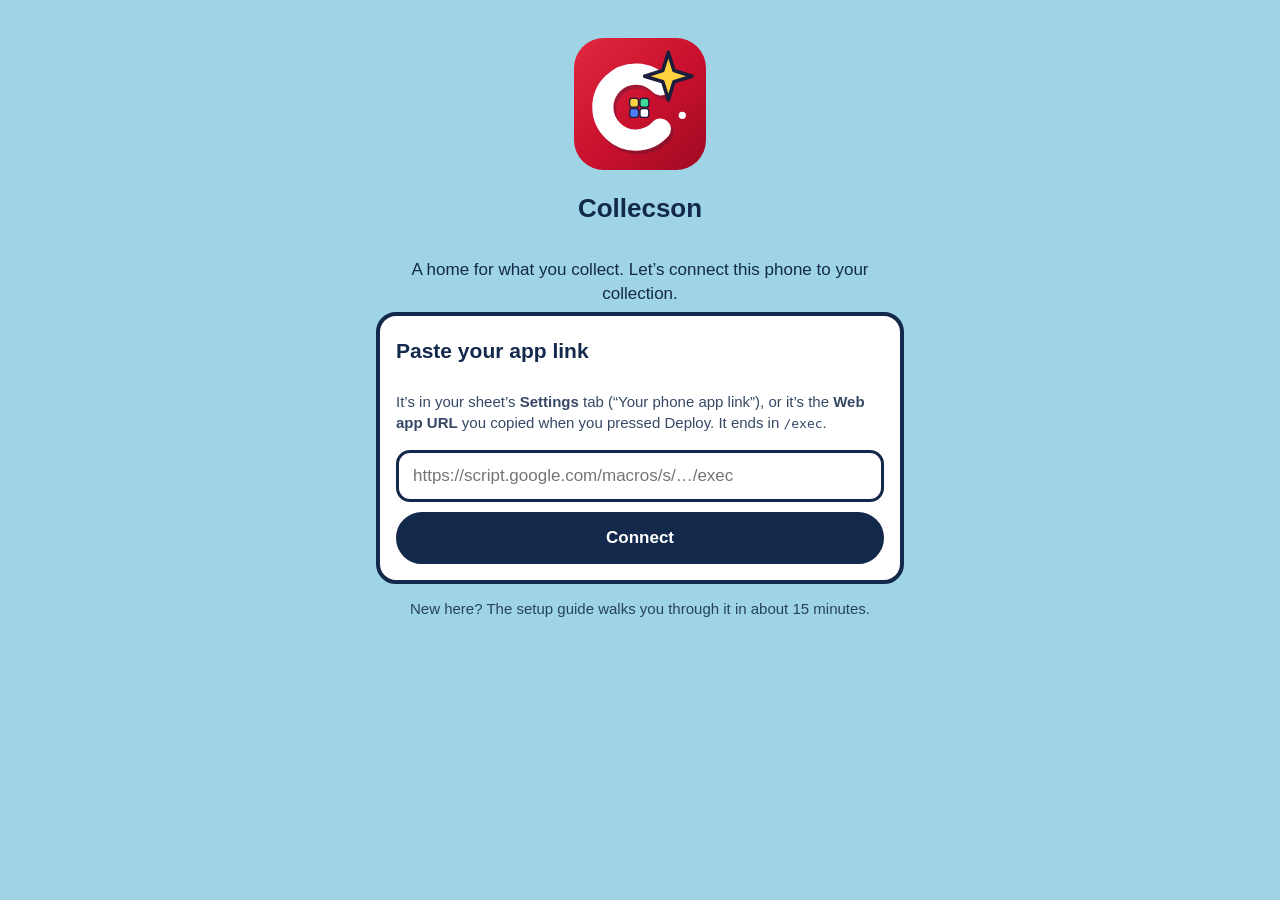
==== app/index.html @ af594dea "New Collecson design + logo 6" ====
<!DOCTYPE html>
<html lang="en-GB">
<head>
  <meta charset="utf-8">
  <meta name="viewport" content="width=device-width, initial-scale=1, viewport-fit=cover">
  <meta name="robots" content="noindex, nofollow">
  <meta name="theme-color" content="#FFC971">
  <meta name="mobile-web-app-capable" content="yes">
  <meta name="apple-mobile-web-app-capable" content="yes">
  <meta name="apple-mobile-web-app-title" content="Collecson">
  <meta name="referrer" content="no-referrer">
  <title>Collecson</title>
  <link rel="manifest" href="manifest.json">
  <link rel="icon" type="image/png" sizes="192x192" href="icons/icon-192.png">
  <link rel="apple-touch-icon" href="icons/apple-touch-icon.png">
<style>
  :root {
    --sky: #9FD3E6; --skyL: #E6F4F8; --yel: #FFD36E; --pink: #F4A0B5; --pinkL: #FCE1E8;
    --ink: #13294B; --green: #7BD389; --amber: #FFB347; --red: #E4572E; --white: #FFFFFF;
    --r: 20px; --tap: 52px;
  }
  * { box-sizing: border-box; -webkit-tap-highlight-color: transparent; }
  html, body { margin: 0; padding: 0; }
  body {
    font-family: -apple-system, BlinkMacSystemFont, "Segoe UI", Roboto, "Helvetica Neue", Arial, sans-serif;
    color: var(--ink); background: var(--sky); font-size: 17px; line-height: 1.4;
    min-height: 100vh; padding-bottom: calc(84px + env(safe-area-inset-bottom));
  }
  #sky { position: fixed; inset: 0; z-index: -1; background: var(--sky); overflow: hidden; }
  #sky svg { width: 100%; height: 100%; }
  header#topbar {
    position: sticky; top: 0; z-index: 20; display: flex; align-items: center; justify-content: space-between;
    gap: 8px; padding: calc(8px + env(safe-area-inset-top)) 12px 8px; background: var(--yel); border-bottom: 4px solid var(--ink);
  }
  .brand { display: flex; align-items: center; gap: 8px; background: none; border: 0; padding: 0; color: var(--ink); text-align: left; min-height: var(--tap); cursor: pointer; }
  .logo { width: 46px; height: 46px; display: block; flex: 0 0 auto; }
  .logo svg { width: 100%; height: 100%; }
  .brandText { display: flex; flex-direction: column; font-weight: 900; font-size: 19px; line-height: 1.1; }
  .brandText small { font-weight: 700; font-size: 13px; opacity: .8; }
  .stuck { min-height: 44px; border-radius: 999px; border: 3px solid var(--ink); background: var(--white); color: var(--ink); font-weight: 800; font-size: 15px; padding: 6px 12px; }
  main { max-width: 760px; margin: 0 auto; padding: 14px 12px 20px; outline: none; }
  h1 { font-size: 26px; margin: 6px 0 12px; font-weight: 900; }
  h2 { font-size: 21px; margin: 4px 0 10px; font-weight: 900; }
  h3 { font-size: 18px; margin: 4px 0 6px; font-weight: 900; }
  p { margin: 6px 0; }
  .card { background: var(--white); border: 4px solid var(--ink); border-radius: var(--r); padding: 16px; margin: 0 0 14px; }
  .card.yel { background: var(--yel); } .card.skyL { background: var(--skyL); } .card.pinkL { background: var(--pinkL); } .card.pink { background: var(--pink); }
  .tiles { display: grid; grid-template-columns: repeat(auto-fit, minmax(min(100%, 230px), 1fr)); gap: 14px; }
  .tile { display: flex; flex-direction: column; gap: 8px; margin: 0; }
  .tile .head { font-size: 18px; font-weight: 900; }
  .big { font-size: 40px; font-weight: 900; line-height: 1; }
  .hint { font-size: 15px; opacity: .85; }
  .btn {
    display: inline-flex; align-items: center; justify-content: center; gap: 8px; min-height: var(--tap);
    padding: 10px 18px; border-radius: 999px; border: 3px solid var(--ink); background: var(--white); color: var(--ink);
    font-weight: 900; font-size: 17px; text-decoration: none; cursor: pointer; text-align: center;
  }
  .btn.main { background: var(--ink); color: var(--white); }
  .btn.yel { background: var(--yel); } .btn.green { background: var(--green); } .btn.pink { background: var(--pink); }
  .btn.full { width: 100%; }
  .btn.small { min-height: 44px; font-size: 15px; padding: 6px 14px; }
  .btn:disabled { opacity: .5; }
  .row { display: flex; flex-wrap: wrap; gap: 10px; align-items: center; }
  .stack { display: flex; flex-direction: column; gap: 10px; }
  input[type=text], input[type=search], input[type=number], input[type=password], select, textarea {
    width: 100%; min-height: var(--tap); font-size: 17px; padding: 10px 14px; border: 3px solid var(--ink);
    border-radius: 14px; background: var(--white); color: var(--ink); font-family: inherit;
  }
  textarea { min-height: 96px; }
  label.field { display: block; font-weight: 800; margin: 10px 0 4px; }
  .search { position: relative; margin: 0 0 14px; }
  .filters { display: grid; grid-template-columns: 1fr 1fr; gap: 0 10px; margin: 0 0 12px; background: var(--white); border: 3px solid var(--ink); border-radius: 16px; padding: 4px 12px 12px; }
  .filters[hidden] { display: none; }
  .filters label.field { margin: 8px 0 2px; font-size: 14px; }
  .filters select { font-size: 15px; padding: 6px 8px; width: 100%; }
  select.inline { width: auto; flex: 1 1 140px; min-height: 44px; font-size: 15px; padding: 6px 10px; }
  .grid { display: grid; grid-template-columns: repeat(auto-fill, minmax(min(46%, 160px), 1fr)); gap: 10px; }
  .gcard { background: var(--white); border: 3px solid var(--ink); border-radius: 16px; overflow: hidden; padding: 0; text-align: left; color: var(--ink); cursor: pointer; display: flex; flex-direction: column; font-family: inherit; }
  .thumb { width: 100%; aspect-ratio: 1 / 1; background: var(--skyL); display: flex; align-items: center; justify-content: center; font-size: 30px; overflow: hidden; }
  .thumb img { width: 100%; height: 100%; object-fit: cover; display: block; }
  /* v6: share, price check, history, badges */
  .sharePrev { display: block; width: 100%; max-width: 360px; margin: 0 auto 8px; border-radius: 14px; border: 3px solid var(--ink); }
  .row.wrap { flex-wrap: wrap; } .row.wrap .btn { flex: 1 1 45%; text-align: center; }
  .timeline { position: relative; }
  .tlMonth h2 { position: sticky; top: 0; background: var(--sky); padding: 6px 0; z-index: 2; margin: 14px 0 6px; }
  .tlRow { position: relative; } .tlRow .grow, .li .grow { text-align: left; } .tlMeta { color: #2d4a73; }
  .tlDot { width: 12px; height: 12px; border-radius: 50%; background: var(--yel); border: 3px solid var(--ink); flex: 0 0 12px; }
  .kbig.kwide { grid-column: 1 / -1; } .kbig.pinkL { background: var(--pinkL); }
  .badgeWall { display: grid; grid-template-columns: repeat(2, 1fr); gap: 10px; }
  .badge { background: #eef1f4; border: 3px dashed #9aa7b8; border-radius: 18px; padding: 12px 8px; text-align: center; display: flex; flex-direction: column; align-items: center; gap: 2px; color: #55657a; }
  .badge .bIc { font-size: 40px; filter: grayscale(1); opacity: .55; }
  .badge b { font-size: 16px; line-height: 1.15; } .badge small { font-size: 12px; line-height: 1.2; } .badge em { font-style: normal; font-weight: 900; font-size: 13px; }
  .badge.got { background: var(--yel); border: 3px solid var(--ink); color: var(--ink); box-shadow: 0 4px 0 var(--ink); }
  .badge.got .bIc { filter: none; opacity: 1; animation: bPop .5s ease-out; }
  .bBar { width: 80%; height: 8px; background: #d5dbe3; border-radius: 4px; overflow: hidden; margin-top: 4px; } .bBar i { display: block; height: 100%; background: var(--green); }
  .badgeBig { font-size: 84px; text-align: center; animation: bPop .6s ease-out; }
  @keyframes bPop { 0% { transform: scale(.3) rotate(-20deg); } 70% { transform: scale(1.15) rotate(6deg); } 100% { transform: scale(1); } }
  .confetti { position: fixed; inset: 0; width: 100vw; height: 100vh; pointer-events: none; z-index: 9999; }
  /* v5: photo loading + tap to retry */
  .thWait { width: 34%; max-width: 40px; aspect-ratio: 1 / 1; border-radius: 50%; border: 4px solid rgba(0,0,0,.08); border-top-color: var(--sky, #4aa3df); animation: thSpin 0.9s linear infinite; }
  .li .thWait { width: 22px; border-width: 3px; }
  @keyframes thSpin { to { transform: rotate(360deg); } }
  .thRetry { display: flex; flex-direction: column; align-items: center; justify-content: center; width: 100%; height: 100%; font-size: 28px; font-weight: 900; color: #555; background: repeating-linear-gradient(45deg, rgba(0,0,0,.03) 0 8px, transparent 8px 16px); cursor: pointer; }
  .thRetry small { font-size: 12px; font-weight: 800; margin-top: 2px; }
  .li .thRetry { font-size: 18px; } .li .thRetry small { display: none; }
  .thNone { display: flex; flex-direction: column; align-items: center; justify-content: center; width: 100%; height: 100%; color: #6b7c87; background: repeating-linear-gradient(-45deg, rgba(255,255,255,.35) 0 10px, transparent 10px 20px); }
  .thNone small { font-size: 12px; font-weight: 800; margin-top: 4px; letter-spacing: .2px; }
  .li .thNone small { display: none; }
  .ktile .thNone small { font-size: 14px; }
  .gname { padding: 8px 10px 10px; font-weight: 800; font-size: 14px; line-height: 1.25; }
  .gmeta { display: block; font-weight: 600; font-size: 12px; opacity: .75; margin-top: 2px; }
  .pill { display: inline-block; padding: 2px 10px; border-radius: 999px; border: 2px solid var(--ink); background: var(--white); font-size: 13px; font-weight: 800; }
  .pill.green { background: var(--green); } .pill.amber { background: var(--amber); } .pill.red { background: var(--red); color: var(--white); } .pill.yel { background: var(--yel); }
  .bar { height: 20px; background: var(--white); border: 3px solid var(--ink); border-radius: 999px; overflow: hidden; }
  .bar > div { height: 100%; background: var(--green); }
  .facts { display: grid; grid-template-columns: auto 1fr; gap: 6px 12px; font-size: 16px; }
  .facts dt { font-weight: 800; } .facts dd { margin: 0; word-break: break-word; }
  .hero { width: 100%; border-radius: 16px; border: 3px solid var(--ink); background: var(--skyL); aspect-ratio: 4 / 3; display: flex; align-items: center; justify-content: center; overflow: hidden; }
  .hero img { width: 100%; height: 100%; object-fit: contain; background: var(--white); }
  .strip { display: flex; gap: 8px; overflow-x: auto; padding: 8px 0; }
  .strip a { flex: 0 0 72px; height: 72px; border: 2px solid var(--ink); border-radius: 10px; overflow: hidden; display: flex; align-items: center; justify-content: center; background: var(--skyL); text-decoration: none; }
  .strip img { width: 100%; height: 100%; object-fit: cover; }
  .nudge { background: var(--pinkL); border: 3px dashed var(--ink); border-radius: 16px; padding: 12px; margin: 10px 0; font-weight: 700; }
  .warn { background: #FFF3C4; border: 3px solid var(--ink); border-radius: 16px; padding: 12px; margin: 10px 0; }
  .list { display: flex; flex-direction: column; gap: 10px; }
  .li { display: flex; align-items: center; gap: 10px; background: var(--white); border: 3px solid var(--ink); border-radius: 16px; padding: 10px 12px; }
  .li .grow { flex: 1 1 auto; min-width: 0; font-weight: 800; }
  .li .grow small { display: block; font-weight: 600; opacity: .75; }
  .steps { display: flex; gap: 6px; margin: 0 0 12px; }
  .steps span { flex: 1; height: 10px; border-radius: 999px; background: var(--white); border: 2px solid var(--ink); }
  .steps span.on { background: var(--ink); }
  .choice { display: grid; grid-template-columns: repeat(auto-fill, minmax(140px, 1fr)); gap: 8px; }
  .choice .btn.sel { background: var(--yel); box-shadow: inset 0 0 0 3px var(--ink); }
  .shots { display: grid; grid-template-columns: repeat(auto-fill, minmax(90px, 1fr)); gap: 8px; margin: 10px 0; }
  .shot { position: relative; border: 3px solid var(--ink); border-radius: 12px; overflow: hidden; aspect-ratio: 1/1; background: var(--skyL); display: flex; align-items: center; justify-content: center; font-size: 13px; font-weight: 800; text-align: center; }
  .shot img { width: 100%; height: 100%; object-fit: cover; }
  .shot b { position: absolute; left: 0; right: 0; bottom: 0; background: rgba(255,255,255,.9); font-size: 12px; padding: 2px; }
  .guide { text-align: center; }
  .guide .mascot { width: 140px; margin: 0 auto 6px; }
  .dots { display: flex; justify-content: center; gap: 8px; margin: 12px 0; }
  .dots span { width: 12px; height: 12px; border-radius: 50%; border: 2px solid var(--ink); background: var(--white); }
  .dots span.on { background: var(--ink); }
  table.tbl { width: 100%; border-collapse: collapse; font-size: 15px; }
  table.tbl th, table.tbl td { text-align: left; padding: 8px 6px; border-bottom: 2px solid var(--skyL); vertical-align: top; }
  table.tbl td.num, table.tbl th.num { text-align: right; white-space: nowrap; }
  nav#tabbar {
    position: fixed; left: 0; right: 0; bottom: 0; z-index: 20; display: flex; justify-content: space-around;
    background: var(--white); border-top: 4px solid var(--ink); padding: 6px 4px calc(6px + env(safe-area-inset-bottom));
  }
  nav#tabbar button { flex: 1; min-height: 58px; background: none; border: 0; color: var(--ink); font-weight: 800; font-size: 12px; display: flex; flex-direction: column; align-items: center; justify-content: center; gap: 2px; border-radius: 14px; font-family: inherit; }
  nav#tabbar button .ic { font-size: 24px; line-height: 1; }
  nav#tabbar button[aria-current=page] { background: var(--yel); }
  .sheet { position: fixed; inset: 0; z-index: 50; background: rgba(19,41,75,.55); display: flex; align-items: flex-end; justify-content: center; }
  .sheet[hidden] { display: none; }
  .sheetCard { width: 100%; max-width: 620px; max-height: 88vh; overflow-y: auto; background: var(--white); border: 4px solid var(--ink); border-bottom: 0; border-radius: 24px 24px 0 0; padding: 18px 16px calc(18px + env(safe-area-inset-bottom)); }
  .toast { position: fixed; left: 12px; right: 12px; bottom: calc(92px + env(safe-area-inset-bottom)); z-index: 60; max-width: 620px; margin: 0 auto; background: var(--ink); color: var(--white); border-radius: 16px; padding: 14px 16px; font-weight: 700; text-align: center; }
  .toast.good { background: #1E6B3A; } .toast.oops { background: #8A3A12; }
  .busy { position: fixed; inset: 0; z-index: 70; background: rgba(255,255,255,.7); display: flex; flex-direction: column; align-items: center; justify-content: center; gap: 12px; font-weight: 800; }
  .busy[hidden], .toast[hidden] { display: none; }
  .spinner { width: 54px; height: 54px; border: 7px solid var(--skyL); border-top-color: var(--ink); border-radius: 50%; animation: spin 0.9s linear infinite; }
  @keyframes spin { to { transform: rotate(360deg); } }
  .foot { text-align: center; font-size: 13px; opacity: .85; margin: 18px 0 0; }
  .muted { opacity: .7; }
  .center { text-align: center; }
  @media (min-width: 700px) { .grid { grid-template-columns: repeat(auto-fill, minmax(170px, 1fr)); } }
  /* v2 */
  .gcard { position: relative; }
  .gcard .badge { position: absolute; top: 6px; right: 6px; background: var(--yel); border: 2px solid var(--ink); border-radius: 999px; font-size: 14px; padding: 1px 6px; }
  .li .thumb { width: 56px; height: 56px; flex: 0 0 56px; border-radius: 10px; font-size: 20px; }
  .linkish { background: none; border: 0; padding: 0; color: var(--ink); font: inherit; font-weight: 800; text-decoration: underline; cursor: pointer; }
  .menu { display: grid; grid-template-columns: 1fr 1fr; gap: 12px; }
  .mtile { display: flex; flex-direction: column; align-items: flex-start; gap: 4px; text-align: left; background: var(--white); border: 4px solid var(--ink); border-radius: 20px; padding: 14px; color: var(--ink); font-family: inherit; cursor: pointer; min-height: 120px; }
  .mtile:nth-child(4n+1) { background: var(--yel); } .mtile:nth-child(4n+2) { background: var(--skyL); } .mtile:nth-child(4n+3) { background: var(--pinkL); }
  .mtile .mic { font-size: 30px; line-height: 1; } .mtile b { font-size: 17px; font-weight: 900; } .mtile small { font-size: 13px; opacity: .8; font-weight: 600; }
  .chips { display: flex; flex-wrap: wrap; gap: 8px; }
  .chip { display: inline-flex; align-items: center; gap: 4px; min-height: 40px; padding: 4px 12px; border-radius: 999px; border: 3px solid var(--ink); background: var(--white); color: var(--ink); font-weight: 800; font-size: 14px; font-family: inherit; cursor: pointer; }
  .chip.on { background: var(--green); }
  span.chip { cursor: default; min-height: 32px; }
  .hero { position: relative; cursor: zoom-in; }
  .hero .zoom { position: absolute; bottom: 8px; right: 8px; background: rgba(255,255,255,.9); border: 2px solid var(--ink); border-radius: 999px; padding: 2px 10px; font-size: 13px; font-weight: 800; }
  .gallery .hint { grid-column: 1 / -1; }
  .gallery { display: grid; grid-template-columns: repeat(auto-fill, minmax(84px, 1fr)); gap: 8px; margin-bottom: 14px; }
  .gthumb { position: relative; aspect-ratio: 1 / 1; padding: 0; border: 3px solid var(--ink); border-radius: 12px; overflow: hidden; background: var(--skyL); cursor: pointer; display: flex; align-items: center; justify-content: center; font-size: 26px; }
  .gthumb img { width: 100%; height: 100%; object-fit: cover; display: block; }
  .gthumb.main { border-color: var(--yel); box-shadow: 0 0 0 3px var(--ink); }
  .gthumb b { position: absolute; left: 4px; bottom: 4px; background: var(--yel); border: 2px solid var(--ink); border-radius: 999px; font-size: 11px; padding: 0 6px; }
  .gthumb i { position: absolute; right: 4px; top: 4px; font-style: normal; font-size: 14px; background: var(--white); border-radius: 999px; padding: 0 5px; }
  .lightbox { position: fixed; inset: 0; z-index: 80; background: rgba(19,41,75,.92); display: flex; align-items: center; justify-content: center; padding: 12px; }
  .lightbox[hidden] { display: none; }
  .lbInner { width: 100%; max-width: 760px; display: flex; flex-direction: column; gap: 10px; }
  .lbImg { background: var(--white); border-radius: 16px; overflow: hidden; display: flex; align-items: center; justify-content: center; max-height: 70vh; min-height: 200px; }
  .lbImg img { max-width: 100%; max-height: 70vh; object-fit: contain; display: block; }
  .lbName { color: var(--white); font-weight: 700; font-size: 14px; text-align: center; word-break: break-word; }
  .lbBtns { justify-content: center; }
  #tour { position: fixed; inset: 0; z-index: 90; }
  #tour[hidden] { display: none; }
  #tour.dim { background: rgba(19,41,75,.6); }
  .tHole { position: fixed; border-radius: 16px; box-shadow: 0 0 0 9999px rgba(19,41,75,.6); border: 4px solid var(--yel); pointer-events: none; transition: all .25s; }
  .tBubble { position: fixed; left: 12px; right: 12px; max-width: 520px; margin: 0 auto; background: var(--white); border: 4px solid var(--ink); border-radius: 20px; padding: 16px; box-shadow: 0 8px 0 var(--ink); }
  .tBubble.center { top: 50%; transform: translateY(-50%); } .tBubble.top { top: calc(80px + env(safe-area-inset-top)); } .tBubble.bottom { bottom: calc(110px + env(safe-area-inset-bottom)); }
  .tStep { font-size: 13px; font-weight: 800; opacity: .7; }
  .hbars { display: flex; flex-direction: column; gap: 6px; margin-bottom: 8px; }
  .hb { display: grid; grid-template-columns: minmax(90px, 38%) 1fr auto; gap: 8px; align-items: center; font-size: 14px; }
  .hbL { font-weight: 800; overflow: hidden; text-overflow: ellipsis; white-space: nowrap; }
  .hbT { height: 16px; background: var(--skyL); border: 2px solid var(--ink); border-radius: 999px; overflow: hidden; }
  .hbF { display: block; height: 100%; background: var(--yel); }
  .hbV { font-weight: 900; min-width: 2.5em; text-align: right; }
  .vbars { display: flex; align-items: flex-end; gap: 6px; height: 180px; padding-top: 10px; overflow-x: auto; }
  .vb { flex: 1 0 34px; display: flex; flex-direction: column; align-items: center; height: 100%; gap: 3px; font-size: 11px; font-weight: 800; }
  .vbT { flex: 1; width: 70%; display: flex; align-items: flex-end; background: var(--skyL); border-radius: 8px 8px 0 0; }
  .vbF { width: 100%; background: var(--pink); border: 2px solid var(--ink); border-radius: 8px 8px 0 0; display: block; }
  .vbL { white-space: nowrap; }
  .rings { display: grid; grid-template-columns: 1fr 1fr; gap: 12px; }
  .ring { display: flex; flex-direction: column; align-items: center; text-align: center; gap: 4px; }
  .ring svg { width: 110px; height: 110px; background: var(--skyL); border-radius: 50%; }
  .faq summary { font-weight: 900; font-size: 18px; cursor: pointer; list-style: none; }
  .faq summary::-webkit-details-marker { display: none; }
  .faq summary::after { content: ' \25BE'; }
  .faq ul { margin: 8px 0 0; padding-left: 20px; } .faq li { margin: 4px 0; }
  .mascot.small { width: 90px; margin: 0 auto; }

  .pinCard { max-width: 360px; margin-left: auto; margin-right: auto; }
  .pinDots { display: flex; justify-content: center; gap: 14px; margin: 16px 0 8px; }
  .pinDot { width: 18px; height: 18px; border-radius: 50%; border: 3px solid var(--ink); background: transparent; display: inline-block; }
  .pinDot.on { background: var(--ink); }
  .pinDot.bad { border-color: var(--red); background: var(--red); }
  .pinDot.bad.on { background: var(--red); }
  .pinErr { color: var(--red); font-weight: 800; min-height: 1.4em; }
  .pinPad { display: grid; grid-template-columns: repeat(3, 1fr); gap: 10px; margin: 12px 0 16px; }
  .pinKey { min-height: 64px; border-radius: 18px; border: 3px solid var(--ink); background: var(--white); color: var(--ink);
    font-weight: 900; font-size: 26px; cursor: pointer; }
  .pinKey:disabled { opacity: .5; }
  .pinKey.spacer { visibility: hidden; pointer-events: none; border: 0; background: none; }
  .pinCard.bad .pinDots { animation: pinShake 0.35s ease-in-out; }
  @keyframes pinShake { 0%, 100% { transform: translateX(0); } 25% { transform: translateX(-8px); } 75% { transform: translateX(8px); } }

  /* ---- v4: Do I own it?, value, deals, offline bar, scanner, Kid mode ---- */
  .ownCard { background: var(--white); }
  .ownLabel { display: block; font-size: 22px; font-weight: 900; margin-bottom: 8px; }
  .ownRow { display: flex; gap: 8px; align-items: stretch; }
  .ownInput { flex: 1; min-width: 0; font-size: 22px !important; min-height: 60px; padding: 10px 14px; border: 4px solid var(--ink); border-radius: 16px; font-weight: 700; width: 100%; box-sizing: border-box; font-family: inherit; color: var(--ink); background: var(--white); }
  .scanBtn { min-width: 76px; display: flex; flex-direction: column; align-items: center; justify-content: center; font-size: 26px; line-height: 1; padding: 6px 10px; }
  .scanBtn small { font-size: 13px; font-weight: 800; margin-top: 3px; }
  .own { margin-top: 12px; border: 4px solid var(--ink); border-radius: 16px; padding: 12px; }
  .own.yes { background: #C9F2D2; } .own.maybe { background: #FFF3C4; } .own.no { background: #FFD6CC; }
  .ownHead { font-size: 22px; font-weight: 900; margin-bottom: 6px; }
  .own .list { margin-top: 8px; }
  .ownLi { width: 100%; text-align: left; font-family: inherit; color: inherit; cursor: pointer; font-size: 16px; }
  .valueCard .big { font-size: 38px; }
  .vchg { font-weight: 900; font-size: 18px; } .vchg.up { color: #1E6B3A; } .vchg.down { color: #8A3A12; } .vchg small { font-weight: 700; opacity: .8; }
  .tbBadge { position: absolute; top: 4px; margin-left: 26px; background: var(--red); color: var(--white); border: 2px solid var(--white); border-radius: 999px; font-size: 12px; font-weight: 900; min-width: 20px; height: 20px; line-height: 16px; text-align: center; padding: 0 4px; box-sizing: border-box; }
  nav#tabbar button { position: relative; }
  .dealsCard { background: #FFD6CC; }
  .li.deal { background: #FFF0EB; border-color: var(--red); }
  .li.deal .grow small + small { opacity: 1; font-weight: 800; }
  .netBar { margin: 0 0 12px; padding: 10px 12px; border-radius: 14px; border: 3px solid var(--ink); font-weight: 700; font-size: 15px; display: flex; flex-wrap: wrap; gap: 8px; align-items: center; }
  .netBar.off { background: #FFE2A8; } .netBar.sync { background: var(--skyL); }
  .scanBox { position: fixed; inset: 0; z-index: 55; background: #000; display: flex; flex-direction: column; }
  .scanBox video { position: absolute; inset: 0; width: 100%; height: 100%; object-fit: cover; }
  .scanFrame { position: absolute; left: 8%; right: 8%; top: 34%; height: 24%; border: 4px solid var(--yel); border-radius: 18px; box-shadow: 0 0 0 9999px rgba(0,0,0,.45); overflow: hidden; }
  .scanLine { position: absolute; left: 4%; right: 4%; top: 50%; height: 3px; background: var(--red); box-shadow: 0 0 8px var(--red); animation: scanMove 1.6s ease-in-out infinite alternate; }
  @keyframes scanMove { from { top: 15%; } to { top: 85%; } }
  .scanTop { position: absolute; top: calc(14px + env(safe-area-inset-top)); left: 12px; right: 12px; color: #fff; text-align: center; text-shadow: 0 1px 3px #000; display: flex; flex-direction: column; gap: 4px; }
  .scanTop b { font-size: 22px; } .scanTop small { font-size: 15px; font-weight: 700; }
  .scanBtns { position: absolute; left: 12px; right: 12px; bottom: calc(18px + env(safe-area-inset-bottom)); display: flex; gap: 8px; flex-wrap: wrap; justify-content: center; }
  .scanBtns .btn { flex: 1 1 30%; min-height: 56px; }
  .kidHead { display: flex; align-items: center; gap: 12px; } .kidHead .mascot { width: 72px; margin: 0; } .kidHead h1 { font-size: 30px; margin: 0; }
  .kgrid { display: grid; grid-template-columns: 1fr 1fr; gap: 12px; }
  .kbig { border: 4px solid var(--ink); border-radius: 24px; min-height: 150px; display: flex; flex-direction: column; align-items: center; justify-content: center; gap: 4px; font-family: inherit; color: var(--ink); cursor: pointer; padding: 10px; }
  .kbig span { font-size: 48px; line-height: 1; } .kbig b { font-size: 21px; font-weight: 900; } .kbig small { font-size: 14px; font-weight: 700; }
  .kbig.yel { background: var(--yel); } .kbig.pink { background: var(--pink); } .kbig.skyL { background: var(--skyL); } .kbig.green { background: var(--green); }
  .kstuff { display: grid; grid-template-columns: 1fr 1fr; gap: 12px; }
  .ktile { background: var(--white); border: 4px solid var(--ink); border-radius: 20px; overflow: hidden; padding: 0; display: flex; flex-direction: column; font-family: inherit; color: var(--ink); cursor: pointer; text-align: center; }
  .ktile .thumb { font-size: 44px; } .kname { font-size: 17px; font-weight: 900; padding: 8px 6px 10px; line-height: 1.2; }
  .khero { width: 100%; aspect-ratio: 1/1; max-height: 60vh; background: var(--skyL); border: 4px solid var(--ink); border-radius: 20px; display: flex; align-items: center; justify-content: center; overflow: hidden; font-size: 70px; }
  .khero img { width: 100%; height: 100%; object-fit: contain; background: var(--white); }
  .kidItem h1 { font-size: 26px; margin: 12px 0 6px; }
  .kbtn { min-height: 64px; font-size: 21px; }
  .khunt { display: flex; flex-direction: column; gap: 12px; }
  .khuntCard { background: var(--white); border: 4px solid var(--ink); border-radius: 20px; padding: 14px; display: flex; flex-direction: column; gap: 6px; }
  .khuntCard b { font-size: 20px; } .khuntCard small { font-weight: 700; opacity: .75; }
  [hidden] { display: none !important; }


  /* v7: letter + points / rewards */
  @font-face {
    font-family: "Luckiest Guy";
    src: url("assets/LuckiestGuy-Regular.ttf") format("truetype");
    font-weight: 400; font-style: normal; font-display: swap;
  }
  .letterWrap {
    position: fixed; inset: 0; z-index: 48; background: var(--sky, #8FD9C9);
    display: flex; flex-direction: column; align-items: center; justify-content: center;
    padding: calc(10px + env(safe-area-inset-top, 0px)) 12px calc(26px + env(safe-area-inset-bottom, 0px));
    overflow: auto; -webkit-overflow-scrolling: touch;
    box-sizing: border-box;
    height: 100vh; height: 100dvh;
    width: 100%;
  }
  .letterPage {
    width: 100%; max-width: 520px; margin: auto; background: #FBF6E8;
    border: 4px solid #13294B; box-shadow: 0 10px 0 #13294B, 0 18px 28px rgba(19,41,75,.25);
    color: #13294B; display: flex; flex-direction: column;
    box-sizing: border-box;
    flex: 0 1 auto;
    min-height: 0;
    max-height: 100%;
    overflow: hidden;
  }
  .letterBar {
    flex: 0 0 auto;
    background: var(--yel, #FFC971); color: #1A3A9C; font-family: "Luckiest Guy", "Arial Black", system-ui, sans-serif;
    font-size: 15px; letter-spacing: .08em; text-align: center; padding: 10px 12px 8px;
    border-bottom: 5px solid #1A3A9C; text-transform: uppercase;
  }
  .letterInner {
    padding: 22px 22px 8px; flex: 1 1 auto; min-height: 0;
    overflow-x: hidden; overflow-y: auto; -webkit-overflow-scrolling: touch;
    overscroll-behavior: contain;
  }
  .letterInner h1 {
    font-family: "Luckiest Guy", "Arial Black", system-ui, sans-serif;
    font-size: clamp(28px, 8vw, 40px); color: #1A3A9C; text-align: center;
    line-height: 1.05; margin: 4px 0 18px; font-weight: 400;
  }
  .letterInner p { font-family: Georgia, "Iowan Old Style", "Palatino Linotype", Palatino, serif;
    font-size: 17px; line-height: 1.55; margin: 0 0 14px; }
  .letterSign { text-align: center; margin-top: 8px; }
  .letterSign .love, .letterSign .signFrom {
    font-family: Georgia, "Iowan Old Style", Palatino, serif; margin: 0;
  }
  .letterSign .love { font-size: 18px; }
  .letterSign .signFrom { font-size: 22px; font-weight: 700; margin-top: 2px; }
  .letterMum { font-family: Georgia, Palatino, serif; font-style: italic; text-align: center;
    font-size: 15px; margin: 16px 0 8px; color: #3a4d6b; }
  .letterLogo { display: block; width: 168px; height: auto; margin: 4px auto 8px;
    border: 3px solid #13294B; border-radius: 14px; background: #fff; }
  .letterGo {
    flex: 0 0 auto;
    margin: 8px 22px 22px; width: calc(100% - 44px); min-height: 64px; font-size: 22px;
    background: var(--yel, #FFC971) !important; border-width: 4px; box-shadow: 0 5px 0 #13294B;
  }
  .noteWrap {
    position: fixed; inset: 0; z-index: 49; background: var(--sky, #8FD9C9);
    display: flex; flex-direction: column; align-items: center; justify-content: center;
    padding: calc(16px + env(safe-area-inset-top, 0px)) 18px calc(24px + env(safe-area-inset-bottom, 0px));
    box-sizing: border-box; overflow: auto; -webkit-overflow-scrolling: touch;
    height: 100vh; height: 100dvh; width: 100%;
  }
  .notePage {
    width: 100%; max-width: 360px; margin: auto; background: #FBF6E8;
    border: 4px solid #13294B; box-shadow: 0 10px 0 #13294B, 0 18px 28px rgba(19,41,75,.25);
    color: #13294B; display: flex; flex-direction: column;
    box-sizing: border-box; flex: 0 1 auto; min-height: 0; max-height: 100%; overflow: hidden;
  }
  .noteInner {
    padding: 22px 22px 8px; flex: 1 1 auto; min-height: 0;
    overflow-x: hidden; overflow-y: auto; -webkit-overflow-scrolling: touch;
    overscroll-behavior: contain;
  }
  .letterInner p { padding-right: 36px; }
  .noteInner #noteBody {
    font-family: Georgia, "Iowan Old Style", "Palatino Linotype", Palatino, serif;
    font-size: 22px; line-height: 1.45; text-align: center; margin: 8px 0 12px;
  }
  .noteInner #noteSign { margin-top: 4px; }
  .noteLi {
    display: block; width: 100%; text-align: left; background: #FBF6E8; color: #13294B;
    border: 4px solid #13294B; border-radius: 20px; padding: 14px 16px; margin: 0 0 12px;
    font-family: inherit; cursor: pointer;
    box-shadow: 0 4px 0 #13294B;
  }
  .noteLi p { font-family: Georgia, "Iowan Old Style", Palatino, serif; font-size: 18px; line-height: 1.45; margin: 0 0 6px; }
  .noteLi .noteLiSign { text-align: right; font-weight: 700; font-size: 18px; margin: 8px 0 0; }
  .funWorth {
    display: block; width: 100%; margin: 10px 0 14px; padding: 16px 12px 14px;
    background: #FBF6E8; color: #13294B; border: 4px solid #13294B; border-radius: 24px;
    box-shadow: 0 6px 0 #13294B; font-family: inherit; text-align: center;
    user-select: none; -webkit-user-select: none; cursor: grab; touch-action: pan-y;
    overflow: hidden;
  }
  .funWorth:active { cursor: grabbing; }
  .funWorth .funLabel { font-weight: 900; font-size: 15px; margin: 0 0 8px; letter-spacing: .02em; }
  .funViewport { position: relative; overflow: hidden; min-height: 120px; }
  .funSlide { width: 100%; box-sizing: border-box; transition: transform 280ms ease; }
  .funSlide.funFromRight, .funSlide.funFromLeft, .funSlide.funToLeft, .funSlide.funToRight {
    position: absolute; left: 0; top: 0; width: 100%;
  }
  .funSlide.funFromRight { transform: translateX(100%); }
  .funSlide.funFromLeft { transform: translateX(-100%); }
  .funSlide.funIn { transform: translateX(0); }
  .funSlide.funToLeft { transform: translateX(-100%); }
  .funSlide.funToRight { transform: translateX(100%); }
  .funWorth .funEmojis { font-size: 36px; line-height: 1.15; letter-spacing: 2px; margin: 4px 0 10px; }
  .funWorth .funLine { font-weight: 900; font-size: 22px; line-height: 1.25; margin: 0 0 6px; }
  .funNav { display: flex; align-items: center; justify-content: center; gap: 14px; margin: 8px 0 4px; }
  .funArrow {
    width: 44px; height: 44px; border-radius: 999px; border: 3px solid #13294B;
    background: var(--yel, #FFC971); color: #13294B; font-size: 28px; font-weight: 900; line-height: 1;
    cursor: pointer; font-family: inherit; padding: 0;
  }
  .funCount { font-weight: 900; font-size: 16px; min-width: 5.5em; }
  .funWorth .funHint { font-size: 14px; font-weight: 700; opacity: .75; margin: 0; }

  .kbig.paper { background: #FBF6E8; min-height: 110px; }
  .kbig.paper span { font-size: 36px; }
  .ptsCard .big { font-size: 48px; }
  .ptsBar { height: 16px; background: #fff; border: 3px solid var(--ink); border-radius: 999px; overflow: hidden; margin: 8px 0; }
  .ptsBar > i { display: block; height: 100%; background: var(--green); }
  .rwList { display: flex; flex-direction: column; gap: 10px; }
  .rwItem { background: var(--white); border: 3px solid var(--ink); border-radius: 16px; padding: 12px; display: flex; flex-direction: column; gap: 8px; }
  .rwItem .row { justify-content: space-between; }
  .qThumb { width: 100%; aspect-ratio: 1 / 1; background: var(--skyL); border: 3px solid var(--ink); border-radius: 14px; overflow: hidden; display: flex; align-items: center; justify-content: center; }
  .qThumb img { width: 100%; height: 100%; object-fit: cover; }
  .khero .thNone, .khero .thWait, .khero .thRetry { width: 100%; height: 100%; font-size: 48px; }
  .rwLog { font-size: 15px; }
  .rwLog .li { padding: 8px 10px; }
  .addBc { margin-top: 12px; background: #fff; border: 3px solid var(--ink); border-radius: 16px; padding: 10px 12px; }
  .addBcCode { font-size: 22px; font-weight: 900; letter-spacing: 1px; margin: 4px 0 8px; word-break: break-all; }
  .addBcFound { margin: 8px 0; }
  .addBcFound p { margin: 4px 0; }
  .addBcRef { display: block; width: 140px; height: 140px; object-fit: contain; background: #fff; border: 3px dashed var(--ink); border-radius: 12px; margin: 8px 0 4px; }

  /* ---- v7i: sky + pinned note / letter frame ---- */
  .letterWrap, .noteWrap { background: var(--sky, #8FD9C9); }
  .letterSky {
    position: absolute; inset: 0; z-index: 0; pointer-events: none; overflow: hidden;
  }
  .letterSky svg { width: 100%; height: 100%; display: block; }
  .letterFrame, .noteFrame {
    position: relative; z-index: 1;
    width: 100%; margin: auto;
    display: flex; flex-direction: column;
    flex: 0 1 auto; min-height: 0; max-height: 100%;
    box-sizing: border-box;
  }
  .letterFrame { max-width: 520px; }
  .noteFrame { max-width: 360px; transform: rotate(-1.6deg); }
  .letterWrap.popIn .letterFrame { animation: cardPop .45s cubic-bezier(.2, 1.4, .3, 1) both; }
  .noteWrap.popIn .noteFrame { animation: notePop .5s cubic-bezier(.2, 1.4, .3, 1) both; }
  @keyframes cardPop {
    0% { transform: scale(.84); opacity: 0; }
    60% { transform: scale(1.04); opacity: 1; }
    100% { transform: scale(1); }
  }
  @keyframes notePop {
    0% { transform: rotate(-1.6deg) scale(.78); opacity: 0; }
    58% { transform: rotate(-1.6deg) scale(1.07); opacity: 1; }
    100% { transform: rotate(-1.6deg) scale(1); }
  }
  .letterPage, .notePage { position: relative; width: 100%; }
  .noteTape, .letterPage > .noteTape {
    position: absolute; top: -12px; left: 50%; width: 86px; height: 28px;
    margin-left: -43px; background: rgba(255, 236, 170, .78);
    border: 2px solid rgba(19,41,75,.18); transform: rotate(-3deg);
    box-shadow: 0 2px 0 rgba(19,41,75,.08); z-index: 3; pointer-events: none;
  }
  .notePin {
    position: absolute; top: -10px; left: 22px; width: 16px; height: 16px;
    background: #E4572E; border: 3px solid #13294B; border-radius: 50%;
    box-shadow: 0 3px 0 #13294B; z-index: 4; pointer-events: none;
  }
  .notePin::after {
    content: ""; position: absolute; left: 5px; top: 12px; width: 3px; height: 12px;
    background: #8899aa; border-radius: 1px;
  }
  .noteSprk {
    position: absolute; top: -16px; right: -12px; width: 52px; height: 52px;
    border-radius: 50%; background:
      radial-gradient(circle at center, #FBF6E8 0 9px, transparent 10px),
      #F4A0B5;
    border: 3px solid #13294B; box-shadow: 0 3px 0 #13294B;
    z-index: 4; pointer-events: none; transform: rotate(12deg);
  }
  .noteSprk::before, .noteSprk::after {
    content: ""; position: absolute; border-radius: 2px; pointer-events: none;
  }
  .noteSprk::before {
    width: 8px; height: 3px; background: var(--yel, #FFC971); top: 12px; left: 10px; transform: rotate(-30deg);
    box-shadow: 16px 6px 0 #1A3A9C, 8px 18px 0 #fff, 22px 16px 0 var(--yel, #FFC971), 4px 26px 0 #E4572E;
  }
  .noteSprk::after {
    width: 8px; height: 3px; background: #1A3A9C; top: 22px; right: 10px; transform: rotate(40deg);
    box-shadow: -14px -8px 0 #E4572E, -4px 12px 0 var(--yel, #FFC971), -18px 8px 0 #fff;
  }
  .noteSprk.letterSprk { width: 44px; height: 44px; top: -12px; right: -10px; }
  .noteEmoji {
    font-size: 56px; line-height: 1; text-align: center; margin: 4px 0 8px;
    filter: drop-shadow(0 3px 0 rgba(19,41,75,.15));
  }
  .noteSprinkles {
    position: absolute; inset: 0; z-index: 5; pointer-events: none; overflow: hidden;
  }
  .noteSprinkle {
    position: absolute; width: 8px; height: 3px; border-radius: 2px;
    animation: sprinkleFall .7s ease-out forwards;
  }
  @keyframes sprinkleFall {
    0% { transform: translate(0,0) rotate(0deg); opacity: 1; }
    100% { transform: translate(var(--sx), var(--sy)) rotate(220deg); opacity: 0; }
  }
  @media (prefers-reduced-motion: reduce) {
    .letterWrap.popIn .letterFrame, .noteWrap.popIn .noteFrame { animation: none; }
    .noteFrame { transform: none; }
    .noteSprinkle { animation: none; display: none; }
  }

  /* ---- v7i: joke card ---- */
  .kidJoke {
    display: block; width: 100%; margin: 10px 0 0; padding: 14px 16px 12px;
    background: #FBF6E8; color: #13294B; border: 4px solid #13294B; border-radius: 24px;
    box-shadow: 0 5px 0 #13294B; text-align: left; cursor: pointer; font-family: inherit;
  }
  .kidJoke .jokeQ { font-weight: 900; font-size: 18px; line-height: 1.3; margin: 0 0 6px; }
  .kidJoke .jokeA { font-weight: 700; font-size: 16px; line-height: 1.35; margin: 0 0 6px; opacity: .92; }
  .kidJoke .jokeHint { font-size: 13px; font-weight: 700; opacity: .6; margin: 0; }

  /* ---- v7i: wanted groups ---- */
  .wantBar { display: flex; flex-wrap: wrap; gap: 8px; margin: 0 0 8px; }
  .wantGroup { margin: 0; }
  .wantGroup + .wantGroup { margin-top: 4px; }
  .wantHead {
    display: flex; align-items: center; gap: 8px; width: 100%;
    margin: 16px 0 10px; padding: 0; background: none; border: 0;
    color: #13294B; font-family: inherit; font-weight: 900; font-size: 20px;
    text-align: left; cursor: pointer; min-height: 44px;
  }
  .wantGroup:first-child .wantHead { margin-top: 4px; }
  .wantChev { display: inline-block; width: 1em; font-size: 22px; line-height: 1; }
  .wantN { font-weight: 800; font-size: 16px; opacity: .7; }
  .wantDiv {
    display: flex; justify-content: center; align-items: center; gap: 8px;
    margin: 18px 0 0; font-size: 18px; line-height: 1; user-select: none;
    letter-spacing: 1px;
  }
  .wantGroup.is-collapsed .wantItems { display: none; }
  .wantItems { display: flex; flex-direction: column; gap: 10px; }
  .khunt.wantGrouped { gap: 0; }
  .khunt.wantGrouped .wantItems { gap: 12px; }
  .wantActions { margin-top: 6px; align-items: center; }
  .wantInfoBtn {
    flex: 0 0 auto; min-width: 44px; font-size: 20px; font-weight: 900; padding: 6px 10px;
  }
  .wantInfo { display: flex; flex-direction: column; gap: 10px; }
  .wantRef {
    min-height: 140px; background: #FBF6E8; border: 3px solid #13294B; border-radius: 16px;
    display: flex; align-items: center; justify-content: center; overflow: hidden;
  }
  .wantRef img { max-width: 100%; max-height: 220px; object-fit: contain; display: block; }
  .wantRefLab { font-weight: 800; font-size: 14px; margin: 0; }
  .wantRefPh { font-weight: 700; text-align: center; padding: 18px 12px; opacity: .8; }

  /* ---- v7i: owner rewards editor ---- */
  .rwEditHead { font-weight: 800; font-size: 14px; margin: 0 0 8px; }
  #rwEdit .rwItem input[type=text], #rwEdit .rwItem input[type=number],
  #rwRules input[type=number] {
    border: 4px solid #13294B; border-radius: 14px; font-size: 18px; font-weight: 700;
    min-height: 52px;
  }
  .rwOnRow { display: flex; align-items: center; gap: 8px; font-weight: 800; min-height: 44px; }
  .rwAdd {
    width: 100%; min-height: 52px; border: 4px dashed #13294B; background: #E6F4F8;
    border-radius: 16px; font-weight: 900; font-size: 18px; cursor: pointer; font-family: inherit;
    color: #13294B;
  }
  #rwSaveBtn.saved { background: #7BD389; }


  .noteChaseSay {
    position: fixed; z-index: 6; margin: 0; padding: 4px 10px;
    background: var(--yel, #FFC971); color: #13294B; border: 3px solid #13294B; border-radius: 999px;
    font-weight: 900; font-size: 16px; pointer-events: none;
    box-shadow: 0 3px 0 #13294B;
  }
  .noteSkip {
    position: absolute; z-index: 6; left: 50%; bottom: calc(10px + env(safe-area-inset-bottom, 0px));
    transform: translateX(-50%); background: none; border: 0; padding: 8px 12px;
    color: #13294B; font: inherit; font-size: 14px; font-weight: 700;
    text-decoration: underline; cursor: pointer; opacity: .85;
  }
  .noteWobble { animation: noteWobble .28s ease; }
  @keyframes noteWobble {
    0% { transform: rotate(0) scale(1); }
    30% { transform: rotate(-9deg) scale(1.06); }
    60% { transform: rotate(8deg) scale(1.05); }
    100% { transform: rotate(0) scale(1); }
  }
  @media (prefers-reduced-motion: reduce) {
    .noteWobble { animation: none; }
  }


  .kfeatures { display: flex; flex-direction: column; gap: 10px; margin: 12px 0 14px; }
  .kfeature {
    display: flex; flex-direction: row; align-items: center; gap: 14px; width: 100%;
    text-align: left; border: 4px solid var(--ink); border-radius: 24px;
    min-height: 88px; padding: 12px 16px; box-sizing: border-box;
    font-family: inherit; color: var(--ink); cursor: pointer;
    box-shadow: 0 5px 0 var(--ink);
  }
  .kfeature > span:first-child { font-size: 42px; line-height: 1; flex: 0 0 auto; }
  .kfeatTxt { display: flex; flex-direction: column; gap: 2px; min-width: 0; }
  .kfeature b { font-size: 22px; font-weight: 900; }
  .kfeature small { font-size: 15px; font-weight: 700; }
  .kfeature.yel { background: var(--yel); }
  .kfeature.pinkL { background: var(--pinkL); }


  .missionCard {
    background: #13294B;
    border: 3px solid var(--ink);
    border-radius: 20px;
    padding: 12px 12px 10px;
    color: #fff;
    box-shadow: 0 5px 0 #0b1728;
    text-align: left;
  }
  .missionCard h2 {
    font-family: "Luckiest Guy", system-ui, sans-serif;
    color: var(--yel, #FFC971);
    font-size: 26px;
    line-height: 1.05;
    margin: 0 0 2px;
    letter-spacing: .02em;
    font-weight: 400;
  }
  .missionCard .missionSub { font-size: 13px; font-weight: 700; opacity: .85; margin: 0 0 10px; }
  .missionRow {
    display: flex; align-items: center; gap: 10px;
    width: 100%; text-align: left;
    background: #1e3a5f;
    border: 3px solid var(--ink);
    border-left-width: 8px;
    border-radius: 14px;
    padding: 8px 10px;
    margin: 0 0 8px;
    color: #fff;
    cursor: pointer;
    font: inherit;
  }
  .missionRow:last-child { margin-bottom: 0; }
  .missionRow .mIc { font-size: 28px; flex: 0 0 auto; line-height: 1; }
  .missionRow .mTxt { flex: 1; min-width: 0; display: flex; flex-direction: column; gap: 2px; }
  .missionRow b { font-size: 16px; font-weight: 900; line-height: 1.15; }
  .missionRow small { font-size: 13px; font-weight: 800; opacity: .95; line-height: 1.2; }
  .missionRow .mBar { width: 100%; height: 8px; background: #0b1728; border-radius: 4px; overflow: hidden; margin-top: 3px; }
  .missionRow .mBar i { display: block; height: 100%; border-radius: 4px; background: var(--yel, #FFC971); }
  .missionRow .mCount { font-size: 12px; font-weight: 900; opacity: .9; flex: 0 0 auto; display: flex; flex-direction: column; align-items: center; gap: 4px; }
  .missionRow.tier-bronze { border-left-color: #D08A3A; } .missionRow.tier-bronze .mBar i { background: #D08A3A; }
  .missionRow.tier-silver { border-left-color: #C5CED8; } .missionRow.tier-silver .mBar i { background: #C5CED8; }
  .missionRow.tier-gold { border-left-color: var(--yel, #FFC971); } .missionRow.tier-gold .mBar i { background: var(--yel, #FFC971); }
  .missionRow.tier-platinum { border-left-color: #E8EEF5; } .missionRow.tier-platinum .mBar i { background: #E8EEF5; }
  .missionRow.tier-diamond { border-left-color: #3EC3F0; } .missionRow.tier-diamond .mBar i { background: #3EC3F0; }
  .missionRow.tier-elite { border-left-color: #8A2BE2; } .missionRow.tier-elite .mBar i { background: #8A2BE2; }
  .missionRow.tier-champion { border-left-color: #E4572E; } .missionRow.tier-champion .mBar i { background: #E4572E; }
  .missionRow.tier-unreal { border-left-color: #7CFFCB; } .missionRow.tier-unreal .mBar i { background: linear-gradient(90deg, #7CFFCB, #C77DFF); }
  @keyframes missionPulse { 0%, 100% { box-shadow: 0 0 0 0 rgba(254,217,15,.0); } 40% { box-shadow: 0 0 0 8px rgba(254,217,15,.55); } }
  .missionPulse { animation: missionPulse .7s ease-out 2; border-radius: 16px; }
  @media (prefers-reduced-motion: reduce) { .missionPulse { animation: none; } }


  .earnCard {
    background: linear-gradient(180deg, #FFF6B8, var(--yel, #FFC971));
    border: 3px solid var(--ink);
    border-radius: 20px;
    padding: 12px 12px 10px;
    color: var(--ink);
    box-shadow: 0 5px 0 #9A6A00;
    text-align: left;
  }
  .earnCard h2 {
    font-family: "Luckiest Guy", system-ui, sans-serif;
    color: #13294B;
    font-size: 24px;
    line-height: 1.05;
    margin: 0 0 2px;
    letter-spacing: .02em;
    font-weight: 400;
  }
  .earnCard .earnSub { font-size: 13px; font-weight: 700; opacity: .8; margin: 0 0 10px; }
  .earnJobs { display: flex; flex-direction: column; gap: 8px; }
  .earnJob {
    display: flex; align-items: center; gap: 10px;
    width: 100%; text-align: left;
    background: #fff;
    border: 3px solid var(--ink);
    border-radius: 14px;
    padding: 8px 10px;
    color: var(--ink);
    cursor: pointer;
    font: inherit;
  }
  .earnJob .eIc { font-size: 28px; flex: 0 0 auto; line-height: 1; }
  .earnJob .eTxt { flex: 1; min-width: 0; display: flex; flex-direction: column; gap: 1px; }
  .earnJob b { font-size: 16px; font-weight: 900; line-height: 1.15; }
  .earnJob small { font-size: 12px; font-weight: 700; opacity: .8; line-height: 1.25; }
  .earnJob .ePts {
    flex: 0 0 auto;
    background: #13294B;
    color: var(--yel, #FFC971);
    font-size: 13px;
    font-weight: 900;
    border-radius: 999px;
    padding: 5px 8px;
    border: 2px solid var(--ink);
  }

  .jobCard {
    background: linear-gradient(180deg, #C8F7C8, #7EDC7E);
    border: 3px solid var(--ink);
    border-radius: 20px;
    padding: 12px 12px 10px;
    color: var(--ink);
    box-shadow: 0 5px 0 #2E7D32;
    text-align: left;
    margin-top: 10px;
  }
  .jobCard h2 {
    font-family: "Luckiest Guy", system-ui, sans-serif;
    color: #13294B;
    font-size: 24px;
    line-height: 1.05;
    margin: 0 0 2px;
    letter-spacing: .02em;
    font-weight: 400;
  }
  .jobCard .jobSub { font-size: 13px; font-weight: 700; opacity: .8; margin: 0 0 10px; }
  .jobRows { display: flex; flex-direction: column; gap: 8px; }
  .jobRow {
    display: flex; align-items: center; gap: 10px;
    width: 100%; text-align: left;
    background: #fff;
    border: 3px solid var(--ink);
    border-radius: 14px;
    padding: 8px 10px;
    color: var(--ink);
    font: inherit;
  }
  .jobRow .eIc { font-size: 28px; flex: 0 0 auto; line-height: 1; }
  .jobRow .eTxt { flex: 1; min-width: 0; display: flex; flex-direction: column; gap: 1px; }
  .jobRow b { font-size: 16px; font-weight: 900; line-height: 1.15; }
  .jobRow small { font-size: 12px; font-weight: 700; opacity: .8; line-height: 1.25; }
  .jobRow .ePts {
    flex: 0 0 auto;
    background: #13294B;
    color: #A8F5A8;
    font-size: 13px;
    font-weight: 900;
    border-radius: 999px;
    padding: 5px 8px;
    border: 2px solid var(--ink);
  }
  #kidJobs:empty, #kidEarn:empty { display: none; }
  #kidJobs { margin-top: 10px; }


  .wantRefPlaceholder { width: 100%; height: auto; }



  .badgeSum { margin-bottom: 14px; }
  .badgeTier { margin: 16px 0 10px; font-size: 18px; font-weight: 900; display: flex; align-items: center; gap: 8px; }
  .badgeTier .tPip { width: 14px; height: 14px; border-radius: 50%; border: 2px solid var(--ink); display: inline-block; }
  .badgeWall { display: grid; grid-template-columns: repeat(2, 1fr); gap: 10px; }
  .badge { background: #d8dee6; border: 3px solid #9aa7b8; border-radius: 18px; padding: 12px 8px; text-align: center; display: flex; flex-direction: column; align-items: center; gap: 2px; color: #5b6778; filter: grayscale(.85); opacity: .78; }
  .badge .bIc { font-size: 36px; filter: grayscale(1); opacity: .55; }
  .badge b { font-size: 15px; line-height: 1.15; } .badge small { font-size: 12px; line-height: 1.25; } .badge em { font-style: normal; font-weight: 900; font-size: 12px; }
  .badge .bTier { font-size: 10px; font-weight: 900; letter-spacing: .06em; text-transform: uppercase; opacity: .8; }
  .bBar { width: 80%; height: 8px; background: #c5cbd3; border-radius: 4px; overflow: hidden; margin-top: 4px; } .bBar i { display: block; height: 100%; background: #8b93a0; }
  .badge.got { filter: none; opacity: 1; color: var(--ink); border: 3px solid var(--ink); box-shadow: 0 4px 0 var(--ink); }
  .badge.got .bIc { filter: none; opacity: 1; animation: bPop .5s ease-out; }
  .badge.got .bBar i { background: var(--green); }
  .badge.tier-bronze.got { background: linear-gradient(180deg, #F3D0A4, #D08A3A); box-shadow: 0 4px 0 #8A4B12, 0 0 16px rgba(208,138,58,.55); }
  .badge.tier-silver.got { background: linear-gradient(180deg, #F4F7FB, #B8C2CE); box-shadow: 0 4px 0 #6A7684, 0 0 16px rgba(200,210,220,.7); }
  .badge.tier-gold.got { background: linear-gradient(180deg, #FFE86A, #F5B400); box-shadow: 0 4px 0 #9A6A00, 0 0 18px rgba(254,217,15,.7); }
  .badge.tier-platinum.got { background: linear-gradient(180deg, #FFFFFF, #D5E3F0); box-shadow: 0 4px 0 #7A8B9A, 0 0 18px rgba(220,235,255,.8); }
  .badge.tier-diamond.got { background: linear-gradient(180deg, #D6F6FF, #3EC3F0); box-shadow: 0 4px 0 #0B6E8F, 0 0 20px rgba(62,195,240,.75); }
  .badge.tier-elite.got { background: linear-gradient(180deg, #E8C8FF, #8A2BE2); color: #1a0a2a; box-shadow: 0 4px 0 #4A157A, 0 0 22px rgba(138,43,226,.7); }
  .badge.tier-champion.got { background: linear-gradient(180deg, #FF8FAB, #E4572E); box-shadow: 0 4px 0 #8A1F10, 0 0 22px rgba(228,87,46,.75); }
  .badge.tier-unreal.got { background: linear-gradient(135deg, #7CFFCB, var(--sky, #8FD9C9), #C77DFF, var(--yel, #FFC971)); box-shadow: 0 4px 0 #13294B, 0 0 26px rgba(199,125,255,.9); animation: unrealGlow 2.4s ease-in-out infinite; }
  .tPip.bronze { background: #D08A3A; } .tPip.silver { background: #C5CED8; } .tPip.gold { background: var(--yel, #FFC971); }
  .tPip.platinum { background: #E8EEF5; } .tPip.diamond { background: #3EC3F0; } .tPip.elite { background: #8A2BE2; }
  .tPip.champion { background: #E4572E; } .tPip.unreal { background: linear-gradient(135deg, #7CFFCB, #C77DFF); }
  @keyframes unrealGlow { 50% { box-shadow: 0 4px 0 #13294B, 0 0 34px rgba(124,255,203,.95); } }
  @media (prefers-reduced-motion: reduce) {
    .badge.tier-unreal.got, .badge.got .bIc { animation: none; }
  }
  .bdgEdit .rwItem { margin-bottom: 0; }

  /* ---- v7l: Wanted/Hunt banners + welcome cards ---- */
  .letterSky {
    background: var(--sky, #8FD9C9) none center / cover no-repeat;
  }
  .letterStage, .noteStage {
    position: relative;
    width: 100%;
    margin: auto;
    display: flex; flex-direction: column; align-items: center; justify-content: center;
    flex: 0 1 auto; min-height: 0; max-height: 100%;
    z-index: 1;
  }
  .letterStage { max-width: 560px; padding: 8px 6px 10px; box-sizing: border-box; }
  .noteStage { max-width: 400px; padding: 40px 22px 28px; box-sizing: border-box; }
  .peekChar {
    position: absolute; z-index: 2; pointer-events: none;
    height: 168px; width: auto; max-width: 46%;
    object-fit: contain;
    filter: drop-shadow(0 6px 0 rgba(19,41,75,.18));
  }
  .peekR { right: -30px; top: auto; bottom: 56px; height: 150px; transform-origin: 80% 100%; }
  .peekL { left: -8px; top: -30px; bottom: auto; height: 150px; transform-origin: 20% 100%; }
  .letterWrap.popIn .peekR { animation: peekInRight .7s cubic-bezier(.2,1.25,.3,1) both; }
  .noteWrap.popIn .peekL { animation: peekInLeft .7s cubic-bezier(.2,1.25,.3,1) both .05s; }
  .letterWrap.popIn .letterSky, .noteWrap.popIn .letterSky { animation: skyIn .55s ease-out both; }
  @keyframes peekInRight {
    0% { transform: translate(36px, 18px) rotate(8deg); opacity: 0; }
    100% { transform: none; opacity: 1; }
  }
  @keyframes peekInLeft {
    0% { transform: translate(-36px, 22px) rotate(-8deg); opacity: 0; }
    100% { transform: none; opacity: 1; }
  }
  @keyframes skyIn { 0% { opacity: 0; } 100% { opacity: 1; } }
  .letterPage, .notePage {
    background:
      repeating-linear-gradient(transparent, transparent 27px, rgba(26,58,156,.07) 28px),
      #FBF6E8;
    background-size: 100% 28px;
    border-radius: 4px 4px 6px 6px;
  }
  .letterBar {
    font-size: 13px;
    letter-spacing: .04em;
    padding-left: 12px; padding-right: 12px;
    text-shadow: 0 1px 0 rgba(255,255,255,.35);
  }
  .letterInner p { padding-right: 36px; }
  .noteInner #noteBody {
    font-size: 23px;
    line-height: 1.5;
  }
  .noteSprkImg {
    position: absolute; top: -18px; right: -14px;
    width: 58px; height: 58px; object-fit: contain;
    z-index: 4; pointer-events: none;
    transform: rotate(12deg);
    filter: drop-shadow(0 3px 0 rgba(19,41,75,.25));
  }
  .noteSprkImg.letterSprk { width: 50px; height: 50px; top: -14px; right: -12px; }
  .noteEmoji { font-size: 40px; margin: 0 0 6px; }
  .wantHead.wantBanner {
    position: relative;
    display: flex; align-items: flex-end; gap: 4px;
    width: 100%; min-height: 96px;
    margin: 12px 0 10px; padding: 0 12px 6px 4px;
    background: var(--sky, #8FD9C9); color: #13294B;
    border: 4px solid #13294B; border-radius: 18px;
    box-shadow: 0 4px 0 #13294B;
    overflow: hidden;
    font-family: "Luckiest Guy", "Arial Black", system-ui, sans-serif;
    font-weight: 400; font-size: 22px;
    text-align: left; cursor: pointer;
    box-sizing: border-box;
  }
  .wantGroup:first-child .wantHead.wantBanner { margin-top: 6px; }
  .wantGroup + .wantGroup { margin-top: 8px; }
  .wantBannerBg {
    position: absolute; inset: 0; z-index: 0;
    background-size: cover; background-position: center top;
    pointer-events: none;
  }
  .wantBannerBg::after {
    content: ""; position: absolute; inset: 0;
    background: linear-gradient(90deg, rgba(112,204,245,.2) 0%, rgba(254,217,15,.55) 42%, rgba(254,217,15,.82) 100%);
    pointer-events: none;
  }
  .wantPeek {
    position: relative; z-index: 1;
    height: 92px; width: auto; max-width: 42%;
    object-fit: contain; object-position: left bottom;
    margin: 0 0 -6px -2px;
    filter: drop-shadow(2px 3px 0 rgba(19,41,75,.25));
    pointer-events: none; flex: 0 0 auto;
  }
  .wantBannerText {
    position: relative; z-index: 1;
    flex: 1 1 auto; min-width: 0;
    display: flex; flex-direction: column; justify-content: flex-end;
    padding: 8px 0 8px 4px; gap: 0;
  }
  .wantBanner .wantChev {
    position: absolute; top: 10px; right: 4px;
    color: #1A3A9C; font-size: 22px; width: auto;
    text-shadow: 0 1px 0 var(--yel, #FFC971);
  }
  .wantBanner .wantTitle {
    color: var(--yel, #FFC971);
    font-size: clamp(18px, 5.4vw, 24px);
    line-height: 1.05;
    letter-spacing: .02em;
    -webkit-text-stroke: 1.4px #1A3A9C;
    paint-order: stroke fill;
    text-shadow: 2px 2px 0 #13294B;
    word-wrap: break-word;
    padding-right: 22px;
  }
  .wantBanner .wantN {
    color: #1A3A9C;
    font-family: inherit;
    font-size: 14px;
    letter-spacing: .04em;
    opacity: 1;
    margin-top: 2px;
  }
  .wantDiv { display: none; }
  .isStandin { position: relative; overflow: hidden; }
  .isStandin .standinImg, .hero.isStandin img, .khero.isStandin img {
    width: 100%; height: 100%; object-fit: contain; display: block; background: #FBF6E8;
  }
  .thumb.isStandin .standinImg { object-fit: cover; }
  .filmBadge {
    position: absolute; right: 4px; bottom: 4px;
    display: inline-flex; align-items: center; gap: 3px;
    background: var(--yel, #FFC971); color: #13294B;
    border: 2px solid #13294B; border-radius: 999px;
    font-family: "Luckiest Guy", "Arial Black", system-ui, sans-serif;
    font-size: 9px; font-weight: 400; letter-spacing: .02em;
    line-height: 1.05; padding: 2px 6px 2px 3px;
    transform: rotate(-8deg);
    box-shadow: 0 2px 0 #13294B;
    z-index: 2; pointer-events: none;
    max-width: calc(100% - 8px);
    white-space: nowrap;
  }
  .filmBadge img { width: 13px; height: 13px; object-fit: contain; flex: 0 0 auto; }
  .li .filmBadge { font-size: 7px; padding: 1px 4px 1px 2px; right: 2px; bottom: 2px; }
  .li .filmBadge img { width: 10px; height: 10px; }
  .khero.isStandin, .hero.isStandin { position: relative; }
  .khero .filmBadge, .hero .filmBadge {
    font-size: 13px; padding: 4px 9px 4px 5px; right: 8px; bottom: 8px;
  }
  .khero .filmBadge img, .hero .filmBadge img { width: 18px; height: 18px; }
  @media (prefers-reduced-motion: reduce) {
    .letterWrap.popIn .peekR, .noteWrap.popIn .peekL,
    .letterWrap.popIn .letterSky, .noteWrap.popIn .letterSky { animation: none; }
  }



  .rwItem.rwOff { opacity: .55; background: #eef1f4; filter: grayscale(.35); }
  .rwItem.rwOff .rwEditHead { color: #5b6778; }
  .rwOffList { margin-bottom: 16px; }

  .gthumb.hasVideo .playIc, .hero.hasVideo .playIc, .khero.hasVideo .playIc, .lbImg .playIc {
    position: absolute; left: 50%; top: 50%; transform: translate(-50%, -50%);
    width: 46px; height: 46px; border-radius: 50%;
    background: var(--yel); border: 3px solid var(--ink);
    box-shadow: 0 3px 0 var(--ink);
    display: flex; align-items: center; justify-content: center;
    z-index: 2; font-style: normal; padding: 0; right: auto;
  }
  .hero.hasVideo .playIc, .khero.hasVideo .playIc { width: 64px; height: 64px; }
  .playTri {
    display: block; width: 0; height: 0;
    border-top: 9px solid transparent; border-bottom: 9px solid transparent;
    border-left: 16px solid var(--ink); margin-left: 4px;
  }
  .hero.hasVideo .playTri, .khero.hasVideo .playTri { border-top-width: 12px; border-bottom-width: 12px; border-left-width: 20px; }
  .khero { position: relative; }
  .khero.hasVideo, .hero.hasVideo { cursor: pointer; }
  .lbVideoBox { padding: 0; background: #000; width: 100%; min-height: 220px; max-height: 70vh; position: relative; }
  .lbVideo {
    width: 100%; height: min(70vh, 56vw); min-height: 220px;
    border: 0; display: block; background: #000; border-radius: 16px;
  }
  .lbHint { color: #fff; font-size: 13px; font-weight: 700; text-align: center; opacity: .9; margin: 0; }
  .kidGal { margin: 12px 0 0; }

  /* ---- Collecson: shop links, PIN keep-me-unlocked, plain Wanted banners ---- */
  .shopLinks { display: flex; flex-direction: column; gap: 8px; margin: 10px 0; }
  .shopLink { justify-content: flex-start; text-align: left; }
  .shopLink span { font-size: 20px; margin-right: 6px; }
  .pinKeep { display: flex; gap: 8px; align-items: center; justify-content: center; margin: 12px 0 6px; font-size: 15px; }
  .pinKeep input { width: 22px; height: 22px; }
  .wantBannerBg.plain { background: linear-gradient(135deg, var(--skyL, #E3F6F1), var(--yel, #FFC971)); }
  .wantPeek.emoji { font-size: 44px; line-height: 1; display: flex; align-items: flex-end; justify-content: center; }
  /* ---- v9: your own fields ---- */
  .cfCard h3 { margin-top: 0; }
  .cfRow { display: flex; gap: 8px; align-items: center; padding: 9px 0; border-top: 1px dashed rgba(36,48,74,.18); }
  .cfRow:first-of-type { border-top: 0; }
  .cfRow .grow { flex: 1 1 auto; min-width: 0; }
  .cfRow .btn.small { flex: 0 0 auto; }
  .cfName { font-weight: 800; }
  .cfVal { font-size: 15px; word-break: break-word; white-space: pre-wrap; }
  .cfPhoto { display: inline-flex; width: 84px; height: 84px; border-radius: 12px; overflow: hidden; border: 2px solid var(--ink, #24304A); align-items: center; justify-content: center; margin-top: 6px; background: #fff; }
  .cfPhoto img { width: 100%; height: 100%; object-fit: cover; display: block; }
  .cfPhotos { display: flex; flex-wrap: wrap; gap: 8px; }
  .cfLog { border-top: 1px dashed rgba(36,48,74,.18); padding-bottom: 6px; }
  .cfLog .cfRow { border-top: 0; }
  .logEntry { display: grid; grid-template-columns: auto 1fr; gap: 2px 10px; width: 100%; text-align: left; font: inherit; color: inherit; background: var(--skyL, #E3F6F1); border: 0; border-radius: 12px; padding: 9px 12px; margin: 6px 0; cursor: pointer; }
  .logEntry span { overflow: hidden; text-overflow: ellipsis; white-space: nowrap; }
  .logEntry small { grid-column: 1 / -1; opacity: .75; }
  .cfTypes { display: flex; flex-direction: column; gap: 6px; margin: 6px 0 10px; }
  .cfType { display: flex; gap: 10px; align-items: flex-start; border: 2px solid rgba(36,48,74,.2); border-radius: 12px; padding: 8px 10px; cursor: pointer; }
  .cfType input { margin-top: 4px; width: 20px; height: 20px; flex: 0 0 auto; }
  .cfType small { display: block; font-size: 13px; opacity: .8; }
  .cfType:has(input:checked) { border-color: var(--ink, #24304A); background: var(--skyL, #E3F6F1); }
</style>

  <style>
#ckBoot{position:fixed;inset:0;overflow-y:auto;z-index:50;background:var(--sky);-webkit-overflow-scrolling:touch}
#ckBoot.bgimg,body.bgimg,#sky.bgimg{background-size:cover!important;background-position:center!important;background-attachment:fixed}
#ckBoot .wrap{max-width:560px;margin:0 auto;padding:22px 16px 60px}
#ckBoot .splash{min-height:92vh;display:flex;flex-direction:column;align-items:center;justify-content:center;text-align:center;gap:14px}
#ckBoot .splash .lg{width:132px;height:132px}
#ckBoot .splash .lg img,#ckBoot .splash .lg svg{width:100%;height:100%}
#ckBoot .spin{width:30px;height:30px;border:4px solid var(--ink);border-top-color:var(--yel);border-radius:50%;animation:ckspin .8s linear infinite}
@keyframes ckspin{to{transform:rotate(360deg)}}
#ckBoot .steps{display:flex;gap:6px;margin:6px 0 14px}#ckBoot .steps span{flex:1;height:8px;border-radius:8px;background:rgba(0,0,0,.15)}#ckBoot .steps span.on{background:var(--ink)}
#ckBoot label{display:block;font-weight:800;margin:12px 0 6px}
#ckBoot .sw{display:grid;grid-template-columns:repeat(3,1fr);gap:10px}
#ckBoot .sw button{border:4px solid var(--ink);border-radius:16px;padding:8px;background:#fff;font:inherit;font-weight:800;color:var(--ink);cursor:pointer}
#ckBoot .sw button.sel{outline:4px solid var(--ink);outline-offset:2px}
#ckBoot .sw i{display:flex;height:34px;border-radius:10px;overflow:hidden;margin-bottom:6px}#ckBoot .sw i b{flex:1}
#ckBoot .pv{display:flex;gap:12px;align-items:center}
#ckBoot .pv .box{width:84px;height:84px;border:3px dashed var(--ink);border-radius:18px;display:flex;align-items:center;justify-content:center;background:#fff center/cover no-repeat;font-size:28px;flex:0 0 84px}
#ckBoot .person{display:flex;gap:8px;align-items:center;margin:8px 0}#ckBoot .person input{flex:1}#ckBoot .person select{width:auto;flex:0 0 auto}
#ckBoot .err{background:#FFE1DA;border:3px solid var(--red);border-radius:14px;padding:10px 12px;font-weight:800;margin:10px 0}
#ckBoot .mono{font-family:ui-monospace,monospace;font-size:13px;word-break:break-all}
#ckBoot .nav{display:flex;gap:10px;margin-top:16px}#ckBoot .nav .btn{flex:1}
#ckBoot textarea{min-height:170px}
  </style>
</head>
<body>
  <div id="ckBoot"></div>

  <div id="sky" aria-hidden="true"></div>
  <header id="topbar">
    <button id="homeBtn" class="brand" aria-label="Go to Home">
      <span id="logo" class="logo"></span>
      <span class="brandText"><span id="appName"></span><small id="whoBadge"></small></span>
    </button>
    <button id="stuckBtn" class="stuck" aria-label="I'm stuck - show help">🙋 I'm stuck</button>
  </header>

  <main id="main" tabindex="-1" aria-live="polite"></main>

  <nav id="tabbar" aria-label="Main sections"></nav>

  <!-- One hidden camera input, reused by every "Take photo" button -->
  <input id="camInput" type="file" accept="image/*" capture="environment" hidden>
  <input id="vidInput" type="file" accept="video/*" capture="environment" hidden>
  <input id="pickInput" type="file" accept="image/*,video/*" multiple hidden>

  <div id="sheet" class="sheet" role="dialog" aria-modal="true" aria-labelledby="sheetTitle" hidden>
    <div class="sheetCard">
      <h2 id="sheetTitle"></h2>
      <div id="sheetBody"></div>
      <div id="sheetButtons" class="row"></div>
    </div>
  </div>

  <div id="lightbox" class="lightbox" role="dialog" aria-modal="true" aria-label="Photo" hidden></div>
  <div id="toast" class="toast" role="status" hidden></div>
  <div id="busy" class="busy" hidden><div class="spinner"></div><div id="busyText">Just a sec…</div></div>

  <div id="dadLetter" class="letterWrap" hidden>
    <div class="letterSky" aria-hidden="true"></div>
    <div class="letterStage">
      <div class="letterFrame">
        <article class="letterPage" role="dialog" aria-modal="true" aria-labelledby="letterTitle">
          <div class="noteTape" aria-hidden="true"></div>
          <div class="letterBar" id="letterBar"></div>
          <div class="letterInner" id="letterInner"></div>
          <button type="button" class="btn yel letterGo" data-act="letterGo">Let’s go!</button>
        </article>
      </div>
    </div>
  </div>

  <div id="dadNote" class="noteWrap" hidden>
    <div class="letterSky" aria-hidden="true"></div>
    <div class="noteStage">
      <div class="noteFrame">
        <article class="notePage" role="dialog" aria-modal="true" aria-labelledby="noteTitle">
          <div class="notePin" aria-hidden="true"></div>
          <div class="noteTape" aria-hidden="true"></div>
          <div class="letterBar" id="noteTitle">A little note</div>
          <div class="noteInner">
            <div class="noteEmoji" id="noteEmoji" aria-hidden="true"></div>
            <p id="noteBody"></p>
            <div class="letterSign" id="noteSign"><p class="signFrom" id="noteFrom"></p></div>
          </div>
          <button type="button" class="btn yel letterGo" data-act="noteGo" id="noteGoBtn">Aww thanks!</button>
        </article>
      </div>
    </div>
    <p class="noteChaseSay" id="noteChaseSay" hidden></p>
    <button type="button" class="noteSkip" id="noteSkip" data-act="noteSkip" hidden>skip</button>
  </div>

    <script>
/* Collecson phone app: connect screen, first-run setup wizard, then the app.
   Talks to the collector's own Apps Script web app with plain fetch (no Google cookies). */
(function () {
  'use strict';
  var PFX = 'ck_'; window.LS_PREFIX = PFX;
  var VER = 'cs9-20261122a';
  var L = {
    get: function (k) { try { return localStorage.getItem(PFX + k) || ''; } catch (e) { return ''; } },
    set: function (k, v) { try { localStorage.setItem(PFX + k, v); } catch (e) { /* full or private */ } },
    del: function (k) { try { localStorage.removeItem(PFX + k); } catch (e) { /* ignore */ } },
    clearAll: function () { try { Object.keys(localStorage).forEach(function (k) { if (k.indexOf(PFX) === 0) localStorage.removeItem(k); }); } catch (e) { /* ignore */ } }
  };
  var RX = /^https:\/\/script\.google\.com\/(?:a\/macros\/[A-Za-z0-9.\-]+\/|macros\/)s\/[A-Za-z0-9_-]{20,}\/exec$/;
  var BOX = '<svg xmlns="http://www.w3.org/2000/svg" viewBox="0 0 512 512" role="img" aria-label="Collecson"><defs><linearGradient id="ckLogoG" x1="0" y1="0" x2="1" y2="1"><stop offset="0" stop-color="#E0283F"/><stop offset=".55" stop-color="#C8102E"/><stop offset="1" stop-color="#9E0B22"/></linearGradient></defs><rect width="512" height="512" rx="116" fill="url(#ckLogoG)"/><path d="M335.1 353.6 A128 128 0 1 1 335.1 182.4" fill="none" stroke="#1B1F3B" stroke-opacity=".25" stroke-width="82" stroke-linecap="round" transform="translate(10 14)"/><path d="M335.1 353.6 A128 128 0 1 1 335.1 182.4" fill="none" stroke="#fff" stroke-width="82" stroke-linecap="round"/><polygon points="366.0,56.0 387.7,126.3 458.0,148.0 387.7,169.7 366.0,240.0 344.3,169.7 274.0,148.0 344.3,126.3" fill="#FFD23F" stroke="#1B1F3B" stroke-width="14" stroke-linejoin="round"/><rect x="216" y="234" width="34" height="34" rx="9" fill="#FFD23F" stroke="#1B1F3B" stroke-width="5"/><rect x="256" y="234" width="34" height="34" rx="9" fill="#3DDC97" stroke="#1B1F3B" stroke-width="5"/><rect x="216" y="274" width="34" height="34" rx="9" fill="#4D7CFE" stroke="#1B1F3B" stroke-width="5"/><rect x="256" y="274" width="34" height="34" rx="9" fill="#FFFFFF" stroke="#1B1F3B" stroke-width="5"/><circle cx="420" cy="300" r="14" fill="#fff"/></svg>';
  var DIM = 'rgba(255,255,255,0.58)';
  var qs = new URLSearchParams(location.search);
  var root = document.getElementById('ckBoot');
  var API = '';

  function esc(s) { return String(s == null ? '' : s).replace(/[&<>"']/g, function (c) { return { '&': '&amp;', '<': '&lt;', '>': '&gt;', '"': '&quot;', "'": '&#39;' }[c]; }); }
  function $(id) { return document.getElementById(id); }
  function show(html) { root.hidden = false; root.innerHTML = '<div class="wrap">' + html + '</div>'; root.scrollTop = 0; }
  function extract(text) {
    text = String(text || '').trim();
    if (RX.test(text)) return text;
    if (location.hostname === 'localhost' && /^http:\/\/localhost:\d+\/exec$/.test(text)) return text;   // local testing only
    try { var u = new URL(text), a = u.searchParams.get('api'); if (a && RX.test(a)) return a; } catch (e) { /* not a URL */ }
    return '';
  }
  function post(fn, args) {
    return fetch(API, { method: 'POST', credentials: 'omit', redirect: 'follow', cache: 'no-store',
      headers: { 'Content-Type': 'text/plain;charset=utf-8' }, body: JSON.stringify({ fn: fn, args: args || [] })
    }).then(function (r) { if (!r.ok) throw new Error('Couldn\u2019t reach your collection. Check you\u2019ve got signal and try again.'); return r.json(); })
      .then(function (j) { if (!j || !j.ok) throw new Error((j && j.error) || 'Hmm, that didn\u2019t work.'); return j.result; });
  }
  window.FS_API = post;
  function getTheme() {
    return fetch(API + '?api=1&fn=theme', { credentials: 'omit', redirect: 'follow', cache: 'no-store' })
      .then(function (r) { return r.json(); }).then(function (j) { if (!j || !j.ok) throw new Error('no theme'); return j.result; });
  }
  function setVars(c) {
    var r = document.documentElement.style, m = { sky: c.sky, skyL: c.skyLight, yel: c.yellow, pink: c.pink, pinkL: c.pinkLight, ink: c.ink };
    Object.keys(m).forEach(function (k) { if (m[k]) r.setProperty('--' + k, m[k]); });
    try { document.querySelector('meta[name=theme-color]').setAttribute('content', c.yellow || c.sky); } catch (e) { /* ignore */ }
  }
  function setBg(el, data) {
    if (data) { el.style.backgroundImage = 'linear-gradient(' + DIM + ',' + DIM + '),url("' + data + '")'; el.classList.add('bgimg'); }
    else { el.style.backgroundImage = ''; el.classList.remove('bgimg'); }
  }
  function keepApiInUrl() {
    // the address bar keeps ?api=..., so "Add to Home Screen" (iPhone too) opens this same collection
    var want = '?api=' + encodeURIComponent(API);
    if (location.search !== want) history.replaceState(null, '', location.pathname + want);
  }
  function splash(theme, msg) {
    show('<div class="splash"><div class="lg">' + (theme && theme.mascotSvg ? theme.mascotSvg : BOX) + '</div><h1>' + esc(theme ? theme.appName : 'Collecson') + '</h1>' +
      (theme && theme.tagline ? '<p>' + esc(theme.tagline) + '</p>' : '') + (msg ? '<p>' + msg + '</p>' : '<div class="spin"></div>') + '</div>');
  }

  /* ---------- connect ---------- */
  function showConnect(err) {
    show('<div class="splash" style="min-height:auto;margin-top:16px"><div class="lg">' + BOX + '</div><h1>Collecson</h1><p>A home for what you collect. Let\u2019s connect this phone to your collection.</p></div>' +
      (err ? '<div class="err">' + esc(err) + '</div>' : '') +
      '<div class="card stack"><h2>Paste your app link</h2><p class="hint">It\u2019s in your sheet\u2019s <b>Settings</b> tab (\u201CYour phone app link\u201D), or it\u2019s the <b>Web app URL</b> you copied when you pressed Deploy. It ends in <span class="mono">/exec</span>.</p>' +
      '<input type="text" id="ckLink" placeholder="https://script.google.com/macros/s/\u2026/exec" autocomplete="off" autocapitalize="off" spellcheck="false">' +
      '<button class="btn main full" id="ckGo">Connect</button></div>' +
      '<p class="hint center">New here? The setup guide walks you through it in about 15 minutes.</p>');
    $('ckGo').onclick = function () {
      var e = extract($('ckLink').value);
      if (!e) return showConnect('That doesn\u2019t look like an app link. It should start with https://script.google.com/ and end with /exec.');
      connect(e);
    };
  }
  function confirmConnect(e) {
    show('<div class="splash" style="min-height:auto;margin-top:16px"><div class="lg">' + BOX + '</div><h1>Connect this phone?</h1></div>' +
      '<div class="card stack"><p>This link opens a collection app. Only connect it if it\u2019s <b>your own</b> link (or one from someone you trust).</p><p class="mono">' + esc(e) + '</p>' +
      '<button class="btn main full" id="ckYes">Yes, connect</button><button class="btn full" id="ckNo">Cancel</button></div>');
    $('ckYes').onclick = function () { connect(e); };
    $('ckNo').onclick = function () { history.replaceState(null, '', location.pathname); L.get('api') ? location.reload() : showConnect(); };
  }
  function connect(e) {
    if (L.get('api') !== e) { L.clearAll(); L.set('api', e); }
    API = e; keepApiInUrl(); splash(null);
    getTheme().then(function (t) { L.set('theme', JSON.stringify(t)); route(t); }, function () {
      showConnect('I couldn\u2019t reach that collection. Check it was deployed with \u201CWho has access: Anyone\u201D, then try again.');
    });
  }

  /* ---------- start ---------- */
  function main() {
    if (qs.has('reset')) { L.clearAll(); history.replaceState(null, '', location.pathname); }
    var saved = L.get('api'), q = qs.get('api');
    if (q) {
      var e = extract(q);
      if (!e) return showConnect('That link isn\u2019t quite right. Paste it again below.');
      if (e !== saved) return confirmConnect(e);
    }
    if (!saved) return showConnect();
    API = saved;
    var wantSettings = qs.has('settings');
    keepApiInUrl();
    var cached = null; try { cached = JSON.parse(L.get('theme') || 'null'); } catch (e2) { cached = null; }
    if (cached) { setVars(cached.colours || {}); splash(cached); } else splash(null);
    getTheme().then(function (t) { L.set('theme', JSON.stringify(t)); route(t, wantSettings); }, function () {
      if (cached && !cached.needsSetup && !wantSettings) return route(cached);
      splash(cached, 'Couldn\u2019t reach your collection. Check you\u2019ve got signal.<br><br><button class="btn main" onclick="location.reload()">Try again</button> <a class="btn" href="?reset=1">Connect a different one</a>');
    });
  }
  function route(t, wantSettings) {
    setVars(t.colours || {});
    if (t.needsSetup) return wizard(t, true);
    if (wantSettings) return unlockThen(t, function () { wizard(t, false); });
    startApp(t);
  }
  function dropBgCache() { try { Object.keys(localStorage).forEach(function (k) { if (k.indexOf(PFX + 'bg_') === 0) localStorage.removeItem(k); }); } catch (e) { /* ignore */ } }
  function loadBg(t) {
    if (!t.bgId) { dropBgCache(); return Promise.resolve(''); }
    var hit = L.get('bg_' + t.bgId);
    if (hit) return Promise.resolve(hit);
    return post('getBackground', []).then(function (b) {
      if (!b || !b.data) return '';
      dropBgCache();
      L.set('bg_' + b.id, b.data); return b.data;
    }).catch(function () { return ''; });
  }
  var started = false;
  function startApp(t) {
    if (started) return; started = true;
    window.THEME = t;
    splash(t);
    loadBg(t).then(function (bg) {
      // the app's full-screen #sky layer (fixed, under the content) paints over <body>, so the picture goes on it too
      setBg(document.body, bg); setBg(root, bg); var sky = $('sky'); if (sky) { setBg(sky, bg); if (bg) sky.innerHTML = ''; }
      var s = document.createElement('script');
      s.src = 'app.js?' + VER;
      s.onload = function () { root.hidden = true; root.innerHTML = ''; };
      s.onerror = function () { splash(t, 'Couldn\u2019t load the app. <button class="btn main" onclick="location.reload()">Try again</button>'); };
      document.body.appendChild(s);
    });
  }

  /* ---------- owner PIN (for changing settings later) ---------- */
  function tokenOk() { var tk = L.get('dadToken'), ex = +L.get('dadTokenExp') || 0; return !!(tk && ex > Date.now() + 60000); }
  function unlockThen(t, next, err) {
    if (tokenOk()) return next();
    show('<h1>\uD83D\uDD12 Owner only</h1>' + (err ? '<div class="err">' + esc(err) + '</div>' : '') +
      '<div class="card stack"><p>Type the owner PIN to change the name, colours, pictures and people.</p>' +
      '<input type="password" id="ckPin" inputmode="numeric" maxlength="4" autocomplete="off" placeholder="4-number PIN">' +
      '<button class="btn main full" id="ckUnlock">Unlock</button><a class="btn full" href="./">Cancel</a></div>');
    $('ckUnlock').onclick = function () {
      var p = $('ckPin').value;
      post('verifyDadPin', [p, true]).then(function (r) {
        if (!r.ok) return unlockThen(t, next, r.error || 'That PIN didn\u2019t match. Try again.');
        L.set('dadToken', r.token); L.set('dadTokenExp', String(r.expires)); next();
      }).catch(function (e) { unlockThen(t, next, e.message); });
    };
  }

  /* ---------- setup wizard (first run) and settings (later) ---------- */
  function wizard(t, first) {
    splash(t);
    post('getSetupInfo', [L.get('dadToken')]).then(function (info) { runWizard(t, info, first); }).catch(function (e) { splash(t, esc(e.message) + '<br><br><button class="btn main" onclick="location.reload()">Try again</button>'); });
  }
  function runWizard(t, info, first) {
    var W = {
      step: first ? 0 : 1, name: info.name || '', tagline: info.tagline || '', palette: info.palette || 'mint', accent: info.accent || '',
      currency: info.currency || '\u00A3', categories: (info.categories || []).join('\n'),
      users: info.users && info.users.length ? info.users.map(function (u) { return { name: u.name, role: u.role }; }) : [{ name: '', role: 'Owner' }],
      pin: '', pin2: '', logo: null, bg: null, removeLogo: false, removeBg: false, err: '', showPeople: false,
      x: info.extras || { shareHandle: '', kidFunWorth: false, kidLetterTitle: '', kidLetter: '', kidNotes: '' }
    };
    if (!W.users.some(function (u) { return u.role === 'Owner'; })) W.users.unshift({ name: '', role: 'Owner' });
    W.users.sort(function (a, b) { return (a.role === 'Owner' ? 0 : 1) - (b.role === 'Owner' ? 0 : 1); });   // owner first, always
    var askStep = +(qs.get('step') || 0);
    if (!first && askStep >= 1 && askStep <= 4) { W.step = askStep; if (askStep === 4) { W.showPeople = true; if (W.users.length < 2) W.users.push({ name: '', role: 'Family' }); } }
    var existingBg = '';
    if (!first && t.bgId) loadBg(t).then(function (d) { existingBg = d; if (W.step === 2) render(); });
    var PALS = info.palettes || [];
    function pal() { for (var i = 0; i < PALS.length; i++) if (PALS[i].key === W.palette) return PALS[i]; return PALS[0] || {}; }
    function preview() {
      var p = pal(); setVars({ sky: p.sky, yellow: W.accent || p.yellow, pink: p.pink, ink: p.ink });
      var bg = W.removeBg ? '' : (W.bg ? W.bg.preview : existingBg); setBg(root, bg);
    }
    var N = 5;
    function stepsBar() { var h = '<div class="steps">'; for (var i = 1; i <= N; i++) h += '<span class="' + (i <= W.step ? 'on' : '') + '"></span>'; return h + '</div>'; }
    function nav(nextLabel) {
      return '<div class="nav">' + (W.step > (first ? 0 : 1) ? '<button class="btn" data-w="back">\u2190 Back</button>' : (first ? '' : '<a class="btn" href="./">Cancel</a>')) +
        '<button class="btn main" data-w="next">' + (nextLabel || 'Next \u2192') + '</button></div>';
    }
    function render() {
      preview();
      var h = '', e = W.err ? '<div class="err">' + esc(W.err) + '</div>' : '';
      W.err = '';
      if (W.step === 0) {
        h = '<div class="splash" style="min-height:70vh"><div class="lg">' + BOX + '</div><h1>Welcome! \uD83C\uDF89</h1><p>Let\u2019s make this app yours. It takes about 2 minutes: a name, a look, your categories and your PIN. It\u2019s set up for just you; family or a kid can be added later if you like.</p>' +
          '<p class="hint">You can change all of it later.</p><button class="btn main full" data-w="next">Let\u2019s go \u2192</button></div>';
      } else if (W.step === 1) {
        h = '<h1>' + (first ? '1. Name it' : 'Name') + '</h1>' + stepsBar() + e + '<div class="card">' +
          '<label for="wName">What\u2019s your collection called?</label><input type="text" id="wName" maxlength="40" value="' + esc(W.name) + '" placeholder="e.g. Jo\u2019s Comic Vault">' +
          '<label for="wTag">A short tagline (optional)</label><input type="text" id="wTag" maxlength="60" value="' + esc(W.tagline) + '" placeholder="e.g. Every issue, every variant">' +
          '<label for="wCur">Money in</label><select id="wCur">' + ['\u00A3', '$', '\u20AC', 'A$', 'C$', 'NZ$', '\u00A5', 'kr'].map(function (c) { return '<option' + (c === W.currency ? ' selected' : '') + '>' + c + '</option>'; }).join('') + '</select>' +
          '<label for="wHandle">Your social handle for share pictures (optional)</label><input type="text" id="wHandle" maxlength="40" value="' + esc(W.x.shareHandle) + '" placeholder="e.g. @myshelf"></div>' + nav();
      } else if (W.step === 2) {
        var logoPrev = W.removeLogo ? '' : (W.logo ? W.logo.preview : ''), bgPrev = W.removeBg ? '' : (W.bg ? W.bg.preview : existingBg);
        h = '<h1>' + (first ? '2. Pick a look' : 'Look') + '</h1>' + stepsBar() + e + '<div class="card"><label>Colours</label><div class="sw">' +
          PALS.map(function (p) { return '<button data-pal="' + esc(p.key) + '" class="' + (p.key === W.palette ? 'sel' : '') + '"><i><b style="background:' + p.sky + '"></b><b style="background:' + p.yellow + '"></b><b style="background:' + p.pink + '"></b></i>' + esc(p.label) + '</button>'; }).join('') + '</div>' +
          '<label for="wAcc">Top bar colour (optional)</label><div class="row"><input type="color" id="wAcc" value="' + esc(W.accent || pal().yellow || '#FFC971') + '" style="width:72px;height:48px;padding:2px">' +
          (W.accent ? '<button class="btn small" data-w="noAccent">Use the theme\u2019s colour</button>' : '<span class="hint">Leave it to use the theme\u2019s colour.</span>') + '</div></div>' +
          '<div class="card"><label>Your logo (optional)</label><div class="pv"><div class="box" style="' + (logoPrev ? 'background-image:url(' + logoPrev + ');border-style:solid' : '') + '">' + (logoPrev ? '' : (t.hasLogo && !W.removeLogo && !first ? '\u2714\uFE0F' : '\uD83D\uDDBC\uFE0F')) + '</div>' +
          '<div class="stack" style="flex:1"><button class="btn small" data-w="pickLogo">' + (logoPrev || (t.hasLogo && !first) ? 'Change logo' : 'Add a logo') + '</button>' + ((logoPrev || (t.hasLogo && !W.removeLogo && !first)) ? '<button class="btn small" data-w="noLogo">Use the box mascot</button>' : '') + '</div></div>' +
          '<label>Background picture (optional)</label><p class="hint">A photo of your shelf works great. It\u2019s softened so the writing stays easy to read.</p><div class="pv"><div class="box" style="' + (bgPrev ? 'background-image:url(' + bgPrev + ');border-style:solid' : '') + '">' + (bgPrev ? '' : '\uD83C\uDF04') + '</div>' +
          '<div class="stack" style="flex:1"><button class="btn small" data-w="pickBg">' + (bgPrev ? 'Change picture' : 'Add a picture') + '</button>' + (bgPrev ? '<button class="btn small" data-w="noBg">No picture</button>' : '') + '</div></div></div>' +
          '<input type="file" id="wFile" accept="image/*" hidden>' + nav();
      } else if (W.step === 3) {
        h = '<h1>' + (first ? '3. Your categories' : 'Categories') + '</h1>' + stepsBar() + e + '<div class="card"><p class="hint">One per line. These are the big groups you\u2019ll sort things into, like \u201CFigures\u201D, \u201CComics\u201D or \u201CPins\u201D.</p>' +
          '<textarea id="wCats" aria-label="Categories">' + esc(W.categories) + '</textarea></div>' + nav();
      } else if (W.step === 4) {
        var own = W.users[0], others = W.users.slice(1), hasKid = others.some(function (u) { return u.role === 'Kid'; });
        h = '<h1>' + (first ? '4. You and your PIN' : 'You and your people') + '</h1>' + stepsBar() + e +
          '<div class="card"><label for="wOwner">Your name</label><input type="text" id="wOwner" maxlength="20" value="' + esc(own.name) + '" placeholder="e.g. Sam" autocomplete="given-name">' +
          '<label for="wPin">' + (first ? 'Pick a 4-number PIN' : 'New PIN (leave blank to keep the old one)') + '</label><input type="password" id="wPin" inputmode="numeric" maxlength="4" autocomplete="new-password" value="' + esc(W.pin) + '">' +
          '<label for="wPin2">Type it again</label><input type="password" id="wPin2" inputmode="numeric" maxlength="4" autocomplete="new-password" value="' + esc(W.pin2) + '">' +
          '<p class="hint">The PIN keeps prices and values private and protects these settings. On your own phone you can stay unlocked for 30 days. It\u2019s scrambled before it\u2019s saved, so nobody (not even the sheet) can read it back.</p></div>' +
          (W.showPeople || others.length ?
            '<div class="card"><h2 style="margin-top:0">Family and kids (optional)</h2><p class="hint"><b>Family</b> can add things and photos but never sees money. A <b>Kid</b> gets Kid mode: big buttons, points, badges and jobs, and their photos wait for your OK.</p>' +
            others.map(function (u, k) {
              var i2 = k + 1;
              return '<div class="person"><input type="text" data-un="' + i2 + '" maxlength="20" value="' + esc(u.name) + '" placeholder="Name">' +
                '<select data-ur="' + i2 + '">' + ['Family', 'Kid'].map(function (r) { return '<option' + (r === u.role ? ' selected' : '') + '>' + r + '</option>'; }).join('') + '</select>' +
                '<button class="btn small" data-w="rm" data-i="' + i2 + '" aria-label="Remove ' + esc(u.name || 'person') + '">\u2716</button></div>';
            }).join('') + (W.users.length < 12 ? '<button class="btn small" data-w="addUser">+ Add a person</button>' : '') + '</div>'
            : '<div class="card"><p><b>Just you?</b> Perfect: most people use it on their own, so there\u2019s no \u201Cwho are you?\u201D screen. You can add family or a kid any time from Settings.</p><button class="btn small" data-w="showPeople">+ Add family or a kid (optional)</button></div>') +
          (hasKid ? '<div class="card"><h2 style="margin-top:0">For Kid mode (optional)</h2>' +
            '<label for="wKidTitle">Letter title</label><input type="text" id="wKidTitle" maxlength="100" value="' + esc(W.x.kidLetterTitle) + '" placeholder="e.g. How our collection started">' +
            '<label for="wKidLetter">A letter they see now and then (leave blank for none)</label><textarea id="wKidLetter" maxlength="12000" placeholder="Write it like a note. Leave a blank line between paragraphs.">' + esc(W.x.kidLetter) + '</textarea>' +
            '<label for="wKidNotes">Little notes, one per line (blank = friendly ones we wrote)</label><textarea id="wKidNotes" maxlength="12000" placeholder="Proud of you!">' + esc(W.x.kidNotes) + '</textarea>' +
            '<label class="row" style="gap:8px;align-items:center"><input type="checkbox" id="wKidFun"' + (W.x.kidFunWorth ? ' checked' : '') + ' style="width:22px;height:22px"> Show a fun \u201Cwhat\u2019s it worth?\u201D card in ice creams, dogs and pizzas (never real money)</label></div>' : '') +
          nav();
      } else if (W.step === 5) {
        var p = pal();
        h = '<h1>' + (first ? '5. All good?' : 'Check and save') + '</h1>' + stepsBar() + e + '<div class="card stack">' +
          '<p><b>' + esc(W.name) + '</b>' + (W.tagline ? '<br><span class="hint">' + esc(W.tagline) + '</span>' : '') + '</p>' +
          '<p>Look: <b>' + esc(p.label || W.palette) + '</b>' + (W.accent ? ' with a custom top bar' : '') + (W.logo ? ', new logo' : '') + (W.bg ? ', background picture' : '') + '</p>' +
          '<p>Categories: ' + esc(cats().slice(0, 8).join(', ')) + (cats().length > 8 ? ' and ' + (cats().length - 8) + ' more' : '') + '</p>' +
          '<p>' + (W.users.filter(function (u) { return u.name; }).length <= 1 ? 'Just you: <b>' + esc(W.users[0].name) + '</b>' : 'People: ' + W.users.filter(function (u) { return u.name; }).map(function (u) { return esc(u.name) + ' (' + u.role + ')'; }).join(', ')) + '</p></div>' +
          '<div class="nav"><button class="btn" data-w="back">\u2190 Back</button><button class="btn green" data-w="save">' + (first ? '\u2705 Finish setup' : '\u2705 Save changes') + '</button></div>';
      }
      show(h);
    }
    function cats() { return W.categories.split(/\n|,/).map(function (s) { return s.trim(); }).filter(Boolean); }
    function grab() {
      if ($('wName')) { W.name = $('wName').value.trim(); W.tagline = $('wTag').value.trim(); W.currency = $('wCur').value; W.x.shareHandle = $('wHandle').value.trim(); }
      if ($('wOwner')) W.users[0].name = $('wOwner').value.trim();
      if ($('wKidLetter')) { W.x.kidLetterTitle = $('wKidTitle').value.trim(); W.x.kidLetter = $('wKidLetter').value; W.x.kidNotes = $('wKidNotes').value; W.x.kidFunWorth = $('wKidFun').checked; }
      if ($('wCats')) W.categories = $('wCats').value;
      document.querySelectorAll('[data-un]').forEach(function (el) { W.users[+el.getAttribute('data-un')].name = el.value.trim(); });
      document.querySelectorAll('[data-ur]').forEach(function (el) { W.users[+el.getAttribute('data-ur')].role = el.value; });
      if ($('wPin')) { W.pin = $('wPin').value; W.pin2 = $('wPin2').value; }
    }
    function check() {
      if (W.step === 1 && !W.name) return 'Give your collection a name first.';
      if (W.step === 3 && !cats().length) return 'Add at least one category (you can change them later).';
      if (W.step === 4) {
        var named = W.users.filter(function (u) { return u.name; });
        var owners = named.filter(function (u) { return u.role === 'Owner'; });
        if (!W.users[0].name) return 'Type your name first.';
        if (owners.length !== 1) return 'Pick exactly one Owner (the person who can see prices and values).';
        var low = named.map(function (u) { return u.name.toLowerCase(); });
        if (low.some(function (n, i) { return low.indexOf(n) !== i; })) return 'Two people have the same name. Give each a different one.';
        if (first || W.pin || W.pin2) {
          if (!/^\d{4}$/.test(W.pin)) return 'The PIN needs to be exactly 4 numbers.';
          if (W.pin !== W.pin2) return 'The two PINs don\u2019t match.';
          if (/^(\d)\1{3}$/.test(W.pin) || W.pin === '1234') return 'Pick a PIN that\u2019s harder to guess.';
        }
      }
      return '';
    }
    function shrink(file, max, type, q) {
      return new Promise(function (resolve, reject) {
        var url = URL.createObjectURL(file), img = new Image();
        img.onload = function () {
          var s = Math.min(1, max / Math.max(img.naturalWidth, img.naturalHeight)), c = document.createElement('canvas');
          c.width = Math.round(img.naturalWidth * s); c.height = Math.round(img.naturalHeight * s);
          c.getContext('2d').drawImage(img, 0, 0, c.width, c.height); URL.revokeObjectURL(url);
          var d = c.toDataURL(type, q); resolve({ mime: type, b64: d.split(',')[1], preview: d });
        };
        img.onerror = function () { URL.revokeObjectURL(url); reject(new Error('That picture wouldn\u2019t open. Try a different one.')); };
        img.src = url;
      });
    }
    var picking = '';
    root.onchange = function (ev) {
      if (ev.target.id === 'wAcc') { W.accent = ev.target.value; render(); return; }
      if (ev.target.id !== 'wFile' || !ev.target.files[0]) return;
      var f = ev.target.files[0], isLogo = picking === 'logo';
      shrink(f, isLogo ? 256 : 1280, isLogo ? 'image/png' : 'image/jpeg', 0.74).then(function (img) {
        if (isLogo) { if (img.b64.length > 90000) return shrink(f, 160, 'image/jpeg', 0.85).then(function (j) { W.logo = j; W.removeLogo = false; render(); }); W.logo = img; W.removeLogo = false; }
        else { W.bg = img; W.removeBg = false; }
        render();
      }).catch(function (e) { W.err = e.message; render(); });
    };
    root.onclick = function (ev) {
      var pb = ev.target.closest('[data-pal]');
      if (pb) { W.palette = pb.getAttribute('data-pal'); render(); return; }
      var b = ev.target.closest('[data-w]'); if (!b) return;
      var a = b.getAttribute('data-w');
      grab();
      if (a === 'next') { var er = W.step ? check() : ''; if (er) { W.err = er; } else W.step++; render(); }
      else if (a === 'back') { W.step--; render(); }
      else if (a === 'pickLogo' || a === 'pickBg') { picking = a === 'pickLogo' ? 'logo' : 'bg'; var fi = $('wFile'); fi.value = ''; fi.click(); }
      else if (a === 'noLogo') { W.logo = null; W.removeLogo = true; render(); }
      else if (a === 'noBg') { W.bg = null; W.removeBg = true; render(); }
      else if (a === 'noAccent') { W.accent = ''; render(); }
      else if (a === 'addUser') { W.users.push({ name: '', role: 'Family' }); render(); }
      else if (a === 'showPeople') { W.showPeople = true; W.users.push({ name: '', role: 'Family' }); render(); }
      else if (a === 'rm') { W.users.splice(+b.getAttribute('data-i'), 1); render(); }
      else if (a === 'save') save();
    };
    function save() {
      var data = { name: W.name, tagline: W.tagline, palette: W.palette, accent: W.accent, currency: W.currency, categories: cats(),
        users: W.users.filter(function (u) { return u.name; }), pin: W.pin, logo: W.logo ? { mime: W.logo.mime, b64: W.logo.b64 } : null,
        bg: W.bg ? { mime: W.bg.mime, b64: W.bg.b64 } : null, removeLogo: W.removeLogo, removeBg: W.removeBg,
        shareHandle: W.x.shareHandle, kidFunWorth: !!W.x.kidFunWorth, kidLetterTitle: W.x.kidLetterTitle, kidLetter: W.x.kidLetter, kidNotes: W.x.kidNotes };
      if (!first && !info.extras) ['shareHandle', 'kidFunWorth', 'kidLetterTitle', 'kidLetter', 'kidNotes'].forEach(function (k) { delete data[k]; });   // never blank what we couldn't read
      show('<div class="splash"><div class="spin"></div><p>Saving your settings\u2026</p></div>');
      (first ? post('setupCollection', [data]) : post('saveSettings', [data, L.get('dadToken')])).then(function (r) {
        L.del('theme');
        if (r && r.token) { L.set('dadToken', r.token.token); L.set('dadTokenExp', String(r.token.expires)); }
        if (first) { L.set('role', r.owner); }
        show('<div class="splash"><div style="font-size:64px">\uD83C\uDF89</div><h1>' + (first ? 'You\u2019re all set!' : 'Saved!') + '</h1>' +
          (first ? '<p>Next: add it to your home screen so it\u2019s one tap away.</p><div class="card stack" style="text-align:left"><p><b>Android (Chrome):</b> tap \u22EE (top right) \u2192 <b>Install app</b> or <b>Add to Home screen</b>.</p><p><b>iPhone (Safari):</b> tap the Share button \u2192 <b>Add to Home Screen</b>.</p></div>' : '') +
          '<button class="btn main full" id="ckDone">Open my app \u2192</button></div>');
        $('ckDone').onclick = function () { location.replace(location.pathname + '?api=' + encodeURIComponent(API)); };
      }).catch(function (e) { W.err = e.message; W.step = 5; render(); });
    }
    render();
  }

  if ('serviceWorker' in navigator) {
    var had = !!navigator.serviceWorker.controller, reloaded = false;
    navigator.serviceWorker.addEventListener('controllerchange', function () { if (had && !reloaded) { reloaded = true; location.reload(); } });
    // the browser checks sw.js for updates by itself on each visit; no manual reg.update() (it raced the first install)
    navigator.serviceWorker.register('./sw.js').catch(function () { /* offline or unsupported: the app still works */ });
  }
  main();
})();
  </script>
</body>
</html>
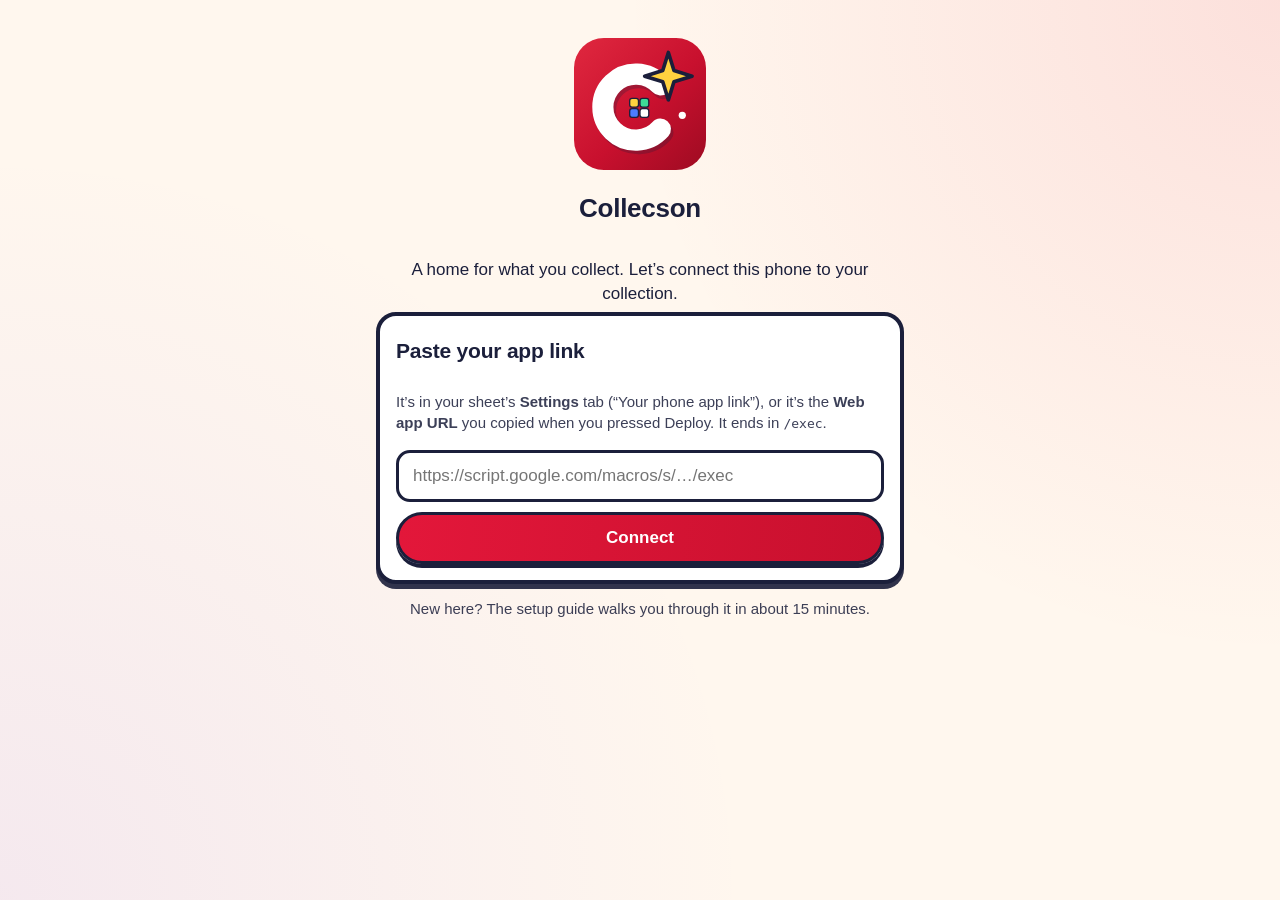
==== commit 6fdef4d3: "App 9.1: red Collecson look" ====
--- a/app/index.html
+++ b/app/index.html
@@ -4,7 +4,7 @@
   <meta charset="utf-8">
   <meta name="viewport" content="width=device-width, initial-scale=1, viewport-fit=cover">
   <meta name="robots" content="noindex, nofollow">
-  <meta name="theme-color" content="#FFC971">
+  <meta name="theme-color" content="#C8102E">
   <meta name="mobile-web-app-capable" content="yes">
   <meta name="apple-mobile-web-app-capable" content="yes">
   <meta name="apple-mobile-web-app-title" content="Collecson">
@@ -13,26 +13,31 @@
   <link rel="manifest" href="manifest.json">
   <link rel="icon" type="image/png" sizes="192x192" href="icons/icon-192.png">
   <link rel="apple-touch-icon" href="icons/apple-touch-icon.png">
+  <link rel="preload" href="assets/nunito.woff2" as="font" type="font/woff2" crossorigin>
 <style>
+  /* ck-theme v1 */
   :root {
-    --sky: #9FD3E6; --skyL: #E6F4F8; --yel: #FFD36E; --pink: #F4A0B5; --pinkL: #FCE1E8;
-    --ink: #13294B; --green: #7BD389; --amber: #FFB347; --red: #E4572E; --white: #FFFFFF;
+    --sky: #FFF7EE; --skyL: #FFE8D6; --yel: #FFD23F; --pink: #F0434F; --pinkL: #FFE1E3;
+    --ink: #1B1F3B; --green: #3DDC97; --amber: #FFB347; --red: #E4572E; --white: #FFFFFF;
     --r: 20px; --tap: 52px;
+    --font: "Nunito", -apple-system, BlinkMacSystemFont, "Segoe UI", Roboto, "Helvetica Neue", Arial, sans-serif;
+    --disp: "Baloo 2", "Nunito", -apple-system, BlinkMacSystemFont, "Segoe UI", Roboto, Arial, sans-serif;
   }
   * { box-sizing: border-box; -webkit-tap-highlight-color: transparent; }
   html, body { margin: 0; padding: 0; }
   body {
-    font-family: -apple-system, BlinkMacSystemFont, "Segoe UI", Roboto, "Helvetica Neue", Arial, sans-serif;
-    color: var(--ink); background: var(--sky); font-size: 17px; line-height: 1.4;
+    font-family: var(--font);
+    color: var(--ink); background-color: var(--sky); background-image: var(--skyArt, none); font-size: 17px; line-height: 1.4;
     min-height: 100vh; padding-bottom: calc(84px + env(safe-area-inset-bottom));
   }
-  #sky { position: fixed; inset: 0; z-index: -1; background: var(--sky); overflow: hidden; }
+  #sky { position: fixed; inset: 0; z-index: -1; background-color: var(--sky); background-image: var(--skyArt, none); overflow: hidden; }
   #sky svg { width: 100%; height: 100%; }
   header#topbar {
     position: sticky; top: 0; z-index: 20; display: flex; align-items: center; justify-content: space-between;
-    gap: 8px; padding: calc(8px + env(safe-area-inset-top)) 12px 8px; background: var(--yel); border-bottom: 4px solid var(--ink);
-  }
-  .brand { display: flex; align-items: center; gap: 8px; background: none; border: 0; padding: 0; color: var(--ink); text-align: left; min-height: var(--tap); cursor: pointer; }
+    gap: 8px; padding: calc(8px + env(safe-area-inset-top)) 12px 8px; background: var(--bar, var(--yel)); color: var(--barInk, var(--ink));
+    border-bottom: 4px solid var(--ink); border-image: var(--barLine, linear-gradient(var(--ink), var(--ink))) 1;
+  }
+  .brand { display: flex; align-items: center; gap: 8px; background: none; border: 0; padding: 0; color: var(--barInk, var(--ink)); text-align: left; min-height: var(--tap); cursor: pointer; }
   .logo { width: 46px; height: 46px; display: block; flex: 0 0 auto; }
   .logo svg { width: 100%; height: 100%; }
   .brandText { display: flex; flex-direction: column; font-weight: 900; font-size: 19px; line-height: 1.1; }
@@ -55,7 +60,7 @@
     padding: 10px 18px; border-radius: 999px; border: 3px solid var(--ink); background: var(--white); color: var(--ink);
     font-weight: 900; font-size: 17px; text-decoration: none; cursor: pointer; text-align: center;
   }
-  .btn.main { background: var(--ink); color: var(--white); }
+  .btn.main { background: var(--main, var(--ink)); color: var(--mainInk, var(--white)); }
   .btn.yel { background: var(--yel); } .btn.green { background: var(--green); } .btn.pink { background: var(--pink); }
   .btn.full { width: 100%; }
   .btn.small { min-height: 44px; font-size: 15px; padding: 6px 14px; }
@@ -136,6 +141,8 @@
   .shot img { width: 100%; height: 100%; object-fit: cover; }
   .shot b { position: absolute; left: 0; right: 0; bottom: 0; background: rgba(255,255,255,.9); font-size: 12px; padding: 2px; }
   .guide { text-align: center; }
+  .card.guide.yel { background: var(--guide, var(--yel)); color: var(--guideInk, var(--ink)); }
+  .card.guide.yel .dots span.on { background: var(--yel); }
   .guide .mascot { width: 140px; margin: 0 auto 6px; }
   .dots { display: flex; justify-content: center; gap: 8px; margin: 12px 0; }
   .dots span { width: 12px; height: 12px; border-radius: 50%; border: 2px solid var(--ink); background: var(--white); }
@@ -149,7 +156,7 @@
   }
   nav#tabbar button { flex: 1; min-height: 58px; background: none; border: 0; color: var(--ink); font-weight: 800; font-size: 12px; display: flex; flex-direction: column; align-items: center; justify-content: center; gap: 2px; border-radius: 14px; font-family: inherit; }
   nav#tabbar button .ic { font-size: 24px; line-height: 1; }
-  nav#tabbar button[aria-current=page] { background: var(--yel); }
+  nav#tabbar button[aria-current=page] { background: var(--navOn, var(--yel)); color: var(--navOnInk, var(--ink)); }
   .sheet { position: fixed; inset: 0; z-index: 50; background: rgba(19,41,75,.55); display: flex; align-items: flex-end; justify-content: center; }
   .sheet[hidden] { display: none; }
   .sheetCard { width: 100%; max-width: 620px; max-height: 88vh; overflow-y: auto; background: var(--white); border: 4px solid var(--ink); border-bottom: 0; border-radius: 24px 24px 0 0; padding: 18px 16px calc(18px + env(safe-area-inset-bottom)); }
@@ -1005,10 +1012,20 @@
   .cfType input { margin-top: 4px; width: 20px; height: 20px; flex: 0 0 auto; }
   .cfType small { display: block; font-size: 13px; opacity: .8; }
   .cfType:has(input:checked) { border-color: var(--ink, #24304A); background: var(--skyL, #E3F6F1); }
+  /* ---- v9.1: Collecson look - Baloo 2 headings, Nunito text (fonts ship with the phone app; elsewhere the system font is used) ---- */
+  h1, h2, h3, .brandText, .big { font-family: var(--disp); letter-spacing: -.01em; }
+  h1, h2 { font-weight: 800; }
+  button, input, select, textarea { font-family: inherit; }
+  .card { box-shadow: 0 5px 0 rgba(27,31,59,.9); }
+  .card.yel:not(.guide) { background: var(--tint, var(--yel)); }
+  .btn.main { box-shadow: 0 4px 0 var(--ink); }
 </style>
 
   <style>
-#ckBoot{position:fixed;inset:0;overflow-y:auto;z-index:50;background:var(--sky);-webkit-overflow-scrolling:touch}
+@font-face{font-family:"Nunito";src:url(assets/nunito.woff2) format("woff2");font-weight:400 900;font-style:normal;font-display:swap}
+@font-face{font-family:"Baloo 2";src:url(assets/baloo2.woff2) format("woff2");font-weight:400 800;font-style:normal;font-display:swap}
+#ckBoot{position:fixed;inset:0;overflow-y:auto;z-index:50;background-color:var(--sky);background-image:var(--skyArt,none);-webkit-overflow-scrolling:touch}
+#ckBoot h1{font-family:var(--disp,inherit)}
 #ckBoot.bgimg,body.bgimg,#sky.bgimg{background-size:cover!important;background-position:center!important;background-attachment:fixed}
 #ckBoot .wrap{max-width:560px;margin:0 auto;padding:22px 16px 60px}
 #ckBoot .splash{min-height:92vh;display:flex;flex-direction:column;align-items:center;justify-content:center;text-align:center;gap:14px}
@@ -1105,7 +1122,7 @@
 (function () {
   'use strict';
   var PFX = 'ck_'; window.LS_PREFIX = PFX;
-  var VER = 'cs9-20261122a';
+  var VER = 'cs9-20261122d';
   var L = {
     get: function (k) { try { return localStorage.getItem(PFX + k) || ''; } catch (e) { return ''; } },
     set: function (k, v) { try { localStorage.setItem(PFX + k, v); } catch (e) { /* full or private */ } },
@@ -1140,10 +1157,23 @@
     return fetch(API + '?api=1&fn=theme', { credentials: 'omit', redirect: 'follow', cache: 'no-store' })
       .then(function (r) { return r.json(); }).then(function (j) { if (!j || !j.ok) throw new Error('no theme'); return j.result; });
   }
+  // colour keys only the newer palettes have; an older palette (no such key) gets the original look back
+  var EXTRA = { bar: 1, barInk: 1, barLine: 1, main: 1, mainInk: 1, navOn: 1, navOnInk: 1, guide: 1, guideInk: 1, skyArt: 1, tint: 1 };
+  /** Same rule as the server's accentTopBar_: the custom top bar colour, with white writing on dark colours. */
+  function palColours(p, accent) {
+    var c = { sky: p.sky, skyLight: p.skyLight, yellow: p.yellow, pink: p.pink, pinkLight: p.pinkLight, ink: p.ink }, x = p.extra || {};
+    Object.keys(x).forEach(function (k) { c[k] = x[k]; });
+    if (accent) {
+      c.yellow = accent;
+      if (c.bar) { var n = parseInt(accent.slice(1), 16), lum = (0.299 * (n >> 16) + 0.587 * ((n >> 8) & 255) + 0.114 * (n & 255)) / 255; c.bar = accent; c.barInk = lum > 0.6 ? (c.ink || '#1B1F3B') : '#FFFFFF'; c.chrome = accent; }
+    }
+    return c;
+  }
   function setVars(c) {
-    var r = document.documentElement.style, m = { sky: c.sky, skyL: c.skyLight, yel: c.yellow, pink: c.pink, pinkL: c.pinkLight, ink: c.ink };
-    Object.keys(m).forEach(function (k) { if (m[k]) r.setProperty('--' + k, m[k]); });
-    try { document.querySelector('meta[name=theme-color]').setAttribute('content', c.yellow || c.sky); } catch (e) { /* ignore */ }
+    var r = document.documentElement.style, m = { sky: c.sky, skyL: c.skyLight, yel: c.yellow, pink: c.pink, pinkL: c.pinkLight, ink: c.ink,
+      bar: c.bar, barInk: c.barInk, barLine: c.barLine, main: c.main, mainInk: c.mainInk, navOn: c.navOn, navOnInk: c.navOnInk, guide: c.guide, guideInk: c.guideInk, skyArt: c.skyArt, tint: c.tint };
+    Object.keys(m).forEach(function (k) { if (m[k]) r.setProperty('--' + k, m[k]); else if (EXTRA[k]) r.removeProperty('--' + k); });
+    try { document.querySelector('meta[name=theme-color]').setAttribute('content', c.chrome || c.yellow || c.sky); } catch (e) { /* ignore */ }
   }
   function setBg(el, data) {
     if (data) { el.style.backgroundImage = 'linear-gradient(' + DIM + ',' + DIM + '),url("' + data + '")'; el.classList.add('bgimg'); }
@@ -1189,7 +1219,14 @@
   }
 
   /* ---------- start ---------- */
+  // the Collecson look until a collection's own theme arrives (same values as THEME.colours in the Apps Script)
+  var DEFAULT_COLOURS = { sky: '#FFF7EE', skyLight: '#FFE8D6', yellow: '#FFD23F', pink: '#F0434F', pinkLight: '#FFE1E3', ink: '#1B1F3B',
+    bar: '#FFFFFF', barInk: '#1B1F3B', barLine: 'linear-gradient(95deg,#FF8A3D 0%,#E3173A 42%,#B5179E 72%,#7B3FF2 100%)',
+    main: 'linear-gradient(95deg,#E3173A,#C8102E)', mainInk: '#FFFFFF', navOn: '#C8102E', navOnInk: '#FFFFFF',
+    guide: 'linear-gradient(150deg,#2B1766,#1B1F3B)', guideInk: '#FFFFFF', chrome: '#C8102E', tint: '#FFECC4',
+    skyArt: 'radial-gradient(circle at 100% 0%,rgba(227,23,58,.10),rgba(227,23,58,0) 42%),radial-gradient(circle at 0% 100%,rgba(123,63,242,.08),rgba(123,63,242,0) 48%)' };
   function main() {
+    setVars(DEFAULT_COLOURS);
     if (qs.has('reset')) { L.clearAll(); history.replaceState(null, '', location.pathname); }
     var saved = L.get('api'), q = qs.get('api');
     if (q) {
@@ -1265,7 +1302,7 @@
   }
   function runWizard(t, info, first) {
     var W = {
-      step: first ? 0 : 1, name: info.name || '', tagline: info.tagline || '', palette: info.palette || 'mint', accent: info.accent || '',
+      step: first ? 0 : 1, name: info.name || '', tagline: info.tagline || '', palette: info.palette || 'collecson', accent: info.accent || '',
       currency: info.currency || '\u00A3', categories: (info.categories || []).join('\n'),
       users: info.users && info.users.length ? info.users.map(function (u) { return { name: u.name, role: u.role }; }) : [{ name: '', role: 'Owner' }],
       pin: '', pin2: '', logo: null, bg: null, removeLogo: false, removeBg: false, err: '', showPeople: false,
@@ -1280,7 +1317,7 @@
     var PALS = info.palettes || [];
     function pal() { for (var i = 0; i < PALS.length; i++) if (PALS[i].key === W.palette) return PALS[i]; return PALS[0] || {}; }
     function preview() {
-      var p = pal(); setVars({ sky: p.sky, yellow: W.accent || p.yellow, pink: p.pink, ink: p.ink });
+      setVars(palColours(pal(), W.accent));
       var bg = W.removeBg ? '' : (W.bg ? W.bg.preview : existingBg); setBg(root, bg);
     }
     var N = 5;
@@ -1305,11 +1342,11 @@
       } else if (W.step === 2) {
         var logoPrev = W.removeLogo ? '' : (W.logo ? W.logo.preview : ''), bgPrev = W.removeBg ? '' : (W.bg ? W.bg.preview : existingBg);
         h = '<h1>' + (first ? '2. Pick a look' : 'Look') + '</h1>' + stepsBar() + e + '<div class="card"><label>Colours</label><div class="sw">' +
-          PALS.map(function (p) { return '<button data-pal="' + esc(p.key) + '" class="' + (p.key === W.palette ? 'sel' : '') + '"><i><b style="background:' + p.sky + '"></b><b style="background:' + p.yellow + '"></b><b style="background:' + p.pink + '"></b></i>' + esc(p.label) + '</button>'; }).join('') + '</div>' +
-          '<label for="wAcc">Top bar colour (optional)</label><div class="row"><input type="color" id="wAcc" value="' + esc(W.accent || pal().yellow || '#FFC971') + '" style="width:72px;height:48px;padding:2px">' +
+          PALS.map(function (p) { return '<button data-pal="' + esc(p.key) + '" class="' + (p.key === W.palette ? 'sel' : '') + '"><i><b style="background:' + ((p.extra && p.extra.navOn) || p.sky) + '"></b><b style="background:' + p.yellow + '"></b><b style="background:' + p.pink + '"></b></i>' + esc(p.label) + '</button>'; }).join('') + '</div>' +
+          '<label for="wAcc">Top bar colour (optional)</label><div class="row"><input type="color" id="wAcc" value="' + esc(W.accent || (pal().extra && /^#[0-9a-f]{6}$/i.test(pal().extra.bar || '') ? pal().extra.bar : pal().yellow) || '#FFFFFF') + '" style="width:72px;height:48px;padding:2px">' +
           (W.accent ? '<button class="btn small" data-w="noAccent">Use the theme\u2019s colour</button>' : '<span class="hint">Leave it to use the theme\u2019s colour.</span>') + '</div></div>' +
           '<div class="card"><label>Your logo (optional)</label><div class="pv"><div class="box" style="' + (logoPrev ? 'background-image:url(' + logoPrev + ');border-style:solid' : '') + '">' + (logoPrev ? '' : (t.hasLogo && !W.removeLogo && !first ? '\u2714\uFE0F' : '\uD83D\uDDBC\uFE0F')) + '</div>' +
-          '<div class="stack" style="flex:1"><button class="btn small" data-w="pickLogo">' + (logoPrev || (t.hasLogo && !first) ? 'Change logo' : 'Add a logo') + '</button>' + ((logoPrev || (t.hasLogo && !W.removeLogo && !first)) ? '<button class="btn small" data-w="noLogo">Use the box mascot</button>' : '') + '</div></div>' +
+          '<div class="stack" style="flex:1"><button class="btn small" data-w="pickLogo">' + (logoPrev || (t.hasLogo && !first) ? 'Change logo' : 'Add a logo') + '</button>' + ((logoPrev || (t.hasLogo && !W.removeLogo && !first)) ? '<button class="btn small" data-w="noLogo">Use the Collecson logo</button>' : '') + '</div></div>' +
           '<label>Background picture (optional)</label><p class="hint">A photo of your shelf works great. It\u2019s softened so the writing stays easy to read.</p><div class="pv"><div class="box" style="' + (bgPrev ? 'background-image:url(' + bgPrev + ');border-style:solid' : '') + '">' + (bgPrev ? '' : '\uD83C\uDF04') + '</div>' +
           '<div class="stack" style="flex:1"><button class="btn small" data-w="pickBg">' + (bgPrev ? 'Change picture' : 'Add a picture') + '</button>' + (bgPrev ? '<button class="btn small" data-w="noBg">No picture</button>' : '') + '</div></div></div>' +
           '<input type="file" id="wFile" accept="image/*" hidden>' + nav();
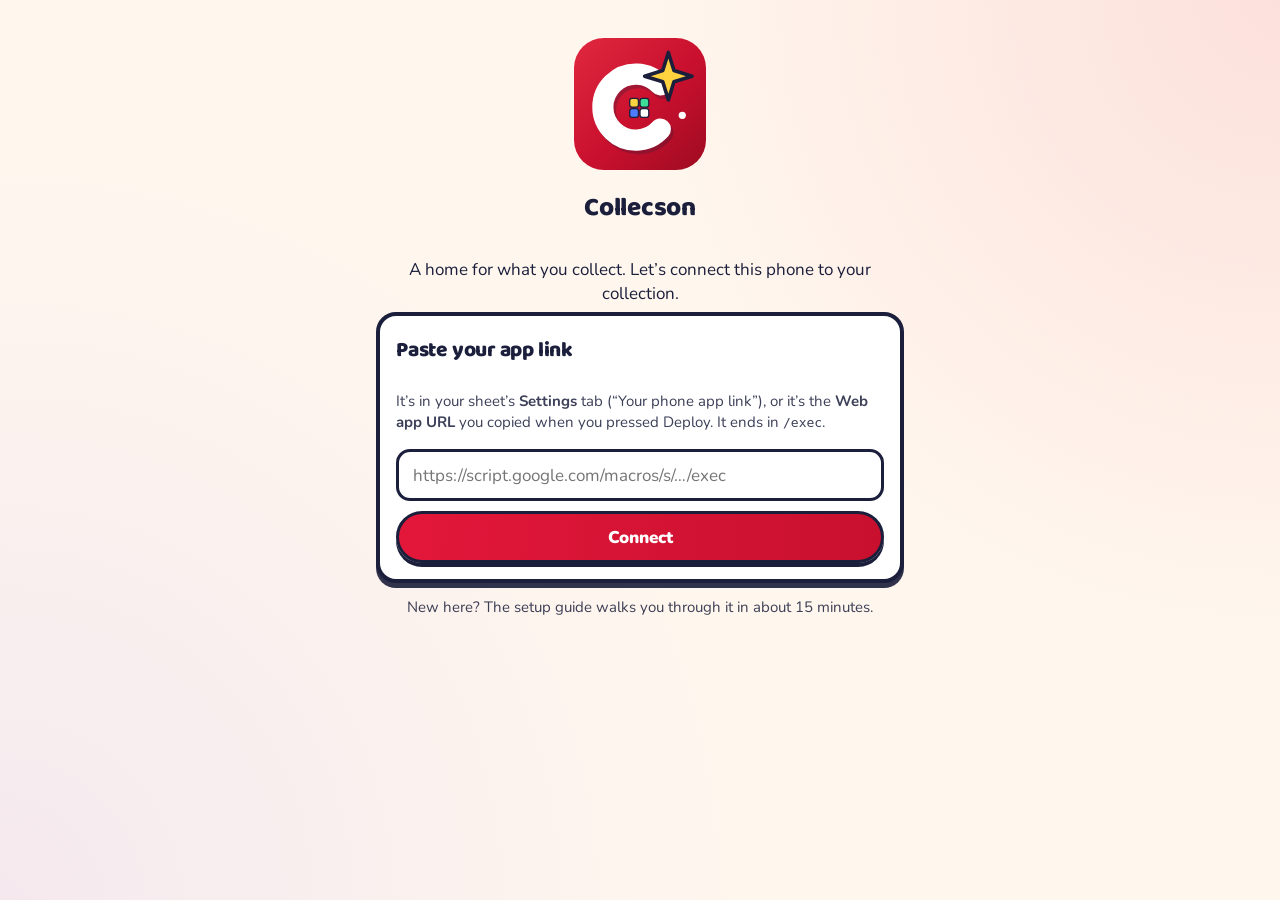
==== commit e5854b3c: "Collecson v9.3 test (cs93-20261122a)" ====
--- a/app/index.html
+++ b/app/index.html
@@ -1046,6 +1046,9 @@
 #ckBoot .mono{font-family:ui-monospace,monospace;font-size:13px;word-break:break-all}
 #ckBoot .nav{display:flex;gap:10px;margin-top:16px}#ckBoot .nav .btn{flex:1}
 #ckBoot textarea{min-height:170px}
+#ckBoot .types{display:grid;grid-template-columns:repeat(2,1fr);gap:8px;margin:4px 0 10px}
+#ckBoot .types button{border:3px solid var(--ink);border-radius:14px;padding:10px 8px;background:#fff;font:inherit;font-weight:800;color:var(--ink);cursor:pointer}
+#ckBoot .types button.sel{background:var(--yel,#FFD23F);outline:3px solid var(--ink);outline-offset:1px}
   </style>
 </head>
 <body>
@@ -1122,7 +1125,7 @@
 (function () {
   'use strict';
   var PFX = 'ck_'; window.LS_PREFIX = PFX;
-  var VER = 'cs9-20261122d';
+  var VER = 'cs93-20261122a';
   var L = {
     get: function (k) { try { return localStorage.getItem(PFX + k) || ''; } catch (e) { return ''; } },
     set: function (k, v) { try { localStorage.setItem(PFX + k, v); } catch (e) { /* full or private */ } },
@@ -1303,6 +1306,7 @@
   function runWizard(t, info, first) {
     var W = {
       step: first ? 0 : 1, name: info.name || '', tagline: info.tagline || '', palette: info.palette || 'collecson', accent: info.accent || '',
+      type: info.type || '', types: info.types || [],
       currency: info.currency || '\u00A3', categories: (info.categories || []).join('\n'),
       users: info.users && info.users.length ? info.users.map(function (u) { return { name: u.name, role: u.role }; }) : [{ name: '', role: 'Owner' }],
       pin: '', pin2: '', logo: null, bg: null, removeLogo: false, removeBg: false, err: '', showPeople: false,
@@ -1315,7 +1319,18 @@
     var existingBg = '';
     if (!first && t.bgId) loadBg(t).then(function (d) { existingBg = d; if (W.step === 2) render(); });
     var PALS = info.palettes || [];
+    var TYPES = W.types.length ? W.types : [];
     function pal() { for (var i = 0; i < PALS.length; i++) if (PALS[i].key === W.palette) return PALS[i]; return PALS[0] || {}; }
+    function typ(k) { for (var i = 0; i < TYPES.length; i++) if (TYPES[i].key === k) return TYPES[i]; return null; }
+    function typCats(k) { var x = typ(k); return (x && x.categories) ? x.categories.slice() : []; }
+    function catsText(arr) { return (arr || []).join('\n'); }
+    function applyTypeCats(next) {
+      var cur = (W.categories || '').replace(/\r/g, '').trim();
+      var prev = catsText(typCats(W.type)).trim();
+      var orig = (info.categories || []).join('\n').trim();
+      if (!cur || cur === prev || cur === orig) W.categories = catsText(typCats(next));
+      W.type = next;
+    }
     function preview() {
       setVars(palColours(pal(), W.accent));
       var bg = W.removeBg ? '' : (W.bg ? W.bg.preview : existingBg); setBg(root, bg);
@@ -1335,6 +1350,8 @@
           '<p class="hint">You can change all of it later.</p><button class="btn main full" data-w="next">Let\u2019s go \u2192</button></div>';
       } else if (W.step === 1) {
         h = '<h1>' + (first ? '1. Name it' : 'Name') + '</h1>' + stepsBar() + e + '<div class="card">' +
+          '<label>What do you collect?</label><p class="hint">A couple of example items will match this, so you can see how the app works. You can change it later.</p><div class="types">' +
+          TYPES.map(function (tp) { return '<button type="button" data-type="' + esc(tp.key) + '" class="' + (tp.key === W.type ? 'sel' : '') + '">' + esc(tp.label) + '</button>'; }).join('') + '</div>' +
           '<label for="wName">What\u2019s your collection called?</label><input type="text" id="wName" maxlength="40" value="' + esc(W.name) + '" placeholder="e.g. Jo\u2019s Comic Vault">' +
           '<label for="wTag">A short tagline (optional)</label><input type="text" id="wTag" maxlength="60" value="' + esc(W.tagline) + '" placeholder="e.g. Every issue, every variant">' +
           '<label for="wCur">Money in</label><select id="wCur">' + ['\u00A3', '$', '\u20AC', 'A$', 'C$', 'NZ$', '\u00A5', 'kr'].map(function (c) { return '<option' + (c === W.currency ? ' selected' : '') + '>' + c + '</option>'; }).join('') + '</select>' +
@@ -1379,6 +1396,7 @@
         var p = pal();
         h = '<h1>' + (first ? '5. All good?' : 'Check and save') + '</h1>' + stepsBar() + e + '<div class="card stack">' +
           '<p><b>' + esc(W.name) + '</b>' + (W.tagline ? '<br><span class="hint">' + esc(W.tagline) + '</span>' : '') + '</p>' +
+          (typ(W.type) ? '<p>Collection type: <b>' + esc(typ(W.type).label) + '</b></p>' : '') +
           '<p>Look: <b>' + esc(p.label || W.palette) + '</b>' + (W.accent ? ' with a custom top bar' : '') + (W.logo ? ', new logo' : '') + (W.bg ? ', background picture' : '') + '</p>' +
           '<p>Categories: ' + esc(cats().slice(0, 8).join(', ')) + (cats().length > 8 ? ' and ' + (cats().length - 8) + ' more' : '') + '</p>' +
           '<p>' + (W.users.filter(function (u) { return u.name; }).length <= 1 ? 'Just you: <b>' + esc(W.users[0].name) + '</b>' : 'People: ' + W.users.filter(function (u) { return u.name; }).map(function (u) { return esc(u.name) + ' (' + u.role + ')'; }).join(', ')) + '</p></div>' +
@@ -1397,6 +1415,7 @@
       if ($('wPin')) { W.pin = $('wPin').value; W.pin2 = $('wPin2').value; }
     }
     function check() {
+      if (W.step === 1 && first && !W.type) return 'Pick what you collect (you can change it later).';
       if (W.step === 1 && !W.name) return 'Give your collection a name first.';
       if (W.step === 3 && !cats().length) return 'Add at least one category (you can change them later).';
       if (W.step === 4) {
@@ -1441,6 +1460,8 @@
     root.onclick = function (ev) {
       var pb = ev.target.closest('[data-pal]');
       if (pb) { W.palette = pb.getAttribute('data-pal'); render(); return; }
+      var tb = ev.target.closest('[data-type]');
+      if (tb) { applyTypeCats(tb.getAttribute('data-type')); render(); return; }
       var b = ev.target.closest('[data-w]'); if (!b) return;
       var a = b.getAttribute('data-w');
       grab();
@@ -1456,7 +1477,7 @@
       else if (a === 'save') save();
     };
     function save() {
-      var data = { name: W.name, tagline: W.tagline, palette: W.palette, accent: W.accent, currency: W.currency, categories: cats(),
+      var data = { name: W.name, tagline: W.tagline, palette: W.palette, accent: W.accent, currency: W.currency, collectionType: W.type, categories: cats(),
         users: W.users.filter(function (u) { return u.name; }), pin: W.pin, logo: W.logo ? { mime: W.logo.mime, b64: W.logo.b64 } : null,
         bg: W.bg ? { mime: W.bg.mime, b64: W.bg.b64 } : null, removeLogo: W.removeLogo, removeBg: W.removeBg,
         shareHandle: W.x.shareHandle, kidFunWorth: !!W.x.kidFunWorth, kidLetterTitle: W.x.kidLetterTitle, kidLetter: W.x.kidLetter, kidNotes: W.x.kidNotes };
@@ -1466,10 +1487,36 @@
         L.del('theme');
         if (r && r.token) { L.set('dadToken', r.token.token); L.set('dadTokenExp', String(r.token.expires)); }
         if (first) { L.set('role', r.owner); }
-        show('<div class="splash"><div style="font-size:64px">\uD83C\uDF89</div><h1>' + (first ? 'You\u2019re all set!' : 'Saved!') + '</h1>' +
-          (first ? '<p>Next: add it to your home screen so it\u2019s one tap away.</p><div class="card stack" style="text-align:left"><p><b>Android (Chrome):</b> tap \u22EE (top right) \u2192 <b>Install app</b> or <b>Add to Home screen</b>.</p><p><b>iPhone (Safari):</b> tap the Share button \u2192 <b>Add to Home Screen</b>.</p></div>' : '') +
-          '<button class="btn main full" id="ckDone">Open my app \u2192</button></div>');
-        $('ckDone').onclick = function () { location.replace(location.pathname + '?api=' + encodeURIComponent(API)); };
+        var ex = r && r.examples, typLabel = (typ(W.type) && typ(W.type).label) || 'items';
+        var homeHint = first ? '<p>Next: add it to your home screen so it\u2019s one tap away.</p><div class="card stack" style="text-align:left"><p><b>Android (Chrome):</b> tap \u22EE (top right) \u2192 <b>Install app</b> or <b>Add to Home screen</b>.</p><p><b>iPhone (Safari):</b> tap the Share button \u2192 <b>Add to Home Screen</b>.</p></div>' : '';
+        var swapped = !first && ex && ex.items && ex.items.length;
+        var offer = (first && ex && ex.items && ex.items.length) || swapped;
+        function openApp() { location.replace(location.pathname + '?api=' + encodeURIComponent(API)); }
+        function showDone(extra) {
+          show('<div class="splash"><div style="font-size:64px">\uD83C\uDF89</div><h1>' + (first ? 'You\u2019re all set!' : 'Saved!') + '</h1>' +
+            (extra || '') + homeHint +
+            '<button class="btn main full" id="ckDone">Open my app \u2192</button></div>');
+          $('ckDone').onclick = openApp;
+        }
+        if (offer) {
+          var n = ex.items.length;
+          var lead = first
+            ? '<p>I\u2019ve added ' + n + ' example ' + esc(typLabel.toLowerCase()) + ' so you can look around. Keep them, edit them, or remove them now.</p>'
+            : '<p>I\u2019ve swapped the example items to match <b>' + esc(typLabel) + '</b>.</p>';
+          show('<div class="splash" style="min-height:auto"><div style="font-size:64px">\uD83C\uDF89</div><h1>' + (first ? 'You\u2019re all set!' : 'Saved!') + '</h1>' + lead +
+            '<div class="card stack" style="text-align:left"><ul>' + ex.items.map(function (nm) { return '<li>' + esc(nm) + '</li>'; }).join('') +
+            (ex.wanted ? '<li>Wanted: ' + esc(ex.wanted) + '</li>' : '') +
+            (ex.checklist ? '<li>A small example checklist</li>' : '') + '</ul></div>' +
+            '<button class="btn main full" id="ckKeep">Keep the examples</button>' +
+            '<button class="btn full" id="ckWipe">Remove example items</button></div>');
+          $('ckKeep').onclick = function () { showDone(first ? '' : ''); };
+          $('ckWipe').onclick = function () {
+            show('<div class="splash"><div class="spin"></div><p>Removing the examples\u2026</p></div>');
+            post('removeExampleItems', [L.get('dadToken')]).then(function () {
+              showDone('<p>The example items are gone. You can add your own things whenever you\u2019re ready.</p>');
+            }).catch(function (e) { showDone('<p class="hint">' + esc(e.message) + '</p>'); });
+          };
+        } else showDone();
       }).catch(function (e) { W.err = e.message; W.step = 5; render(); });
     }
     render();
